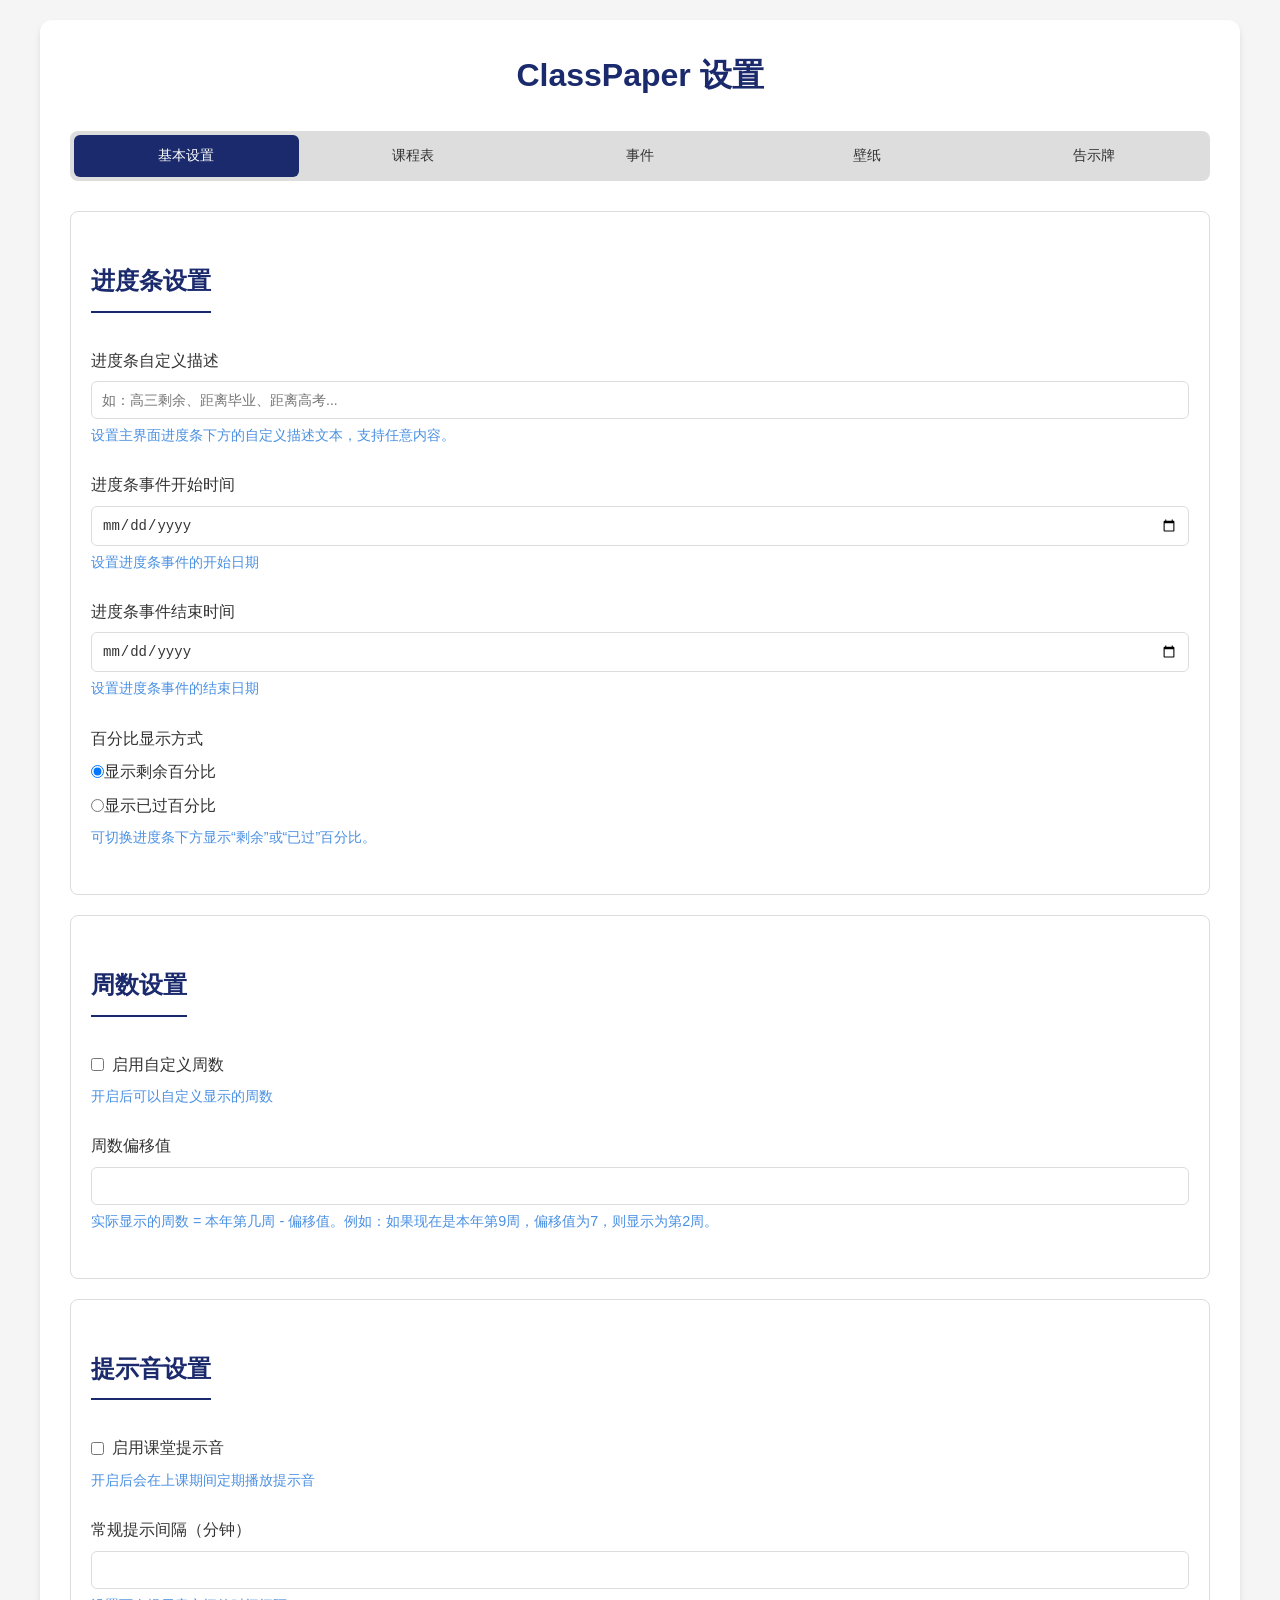
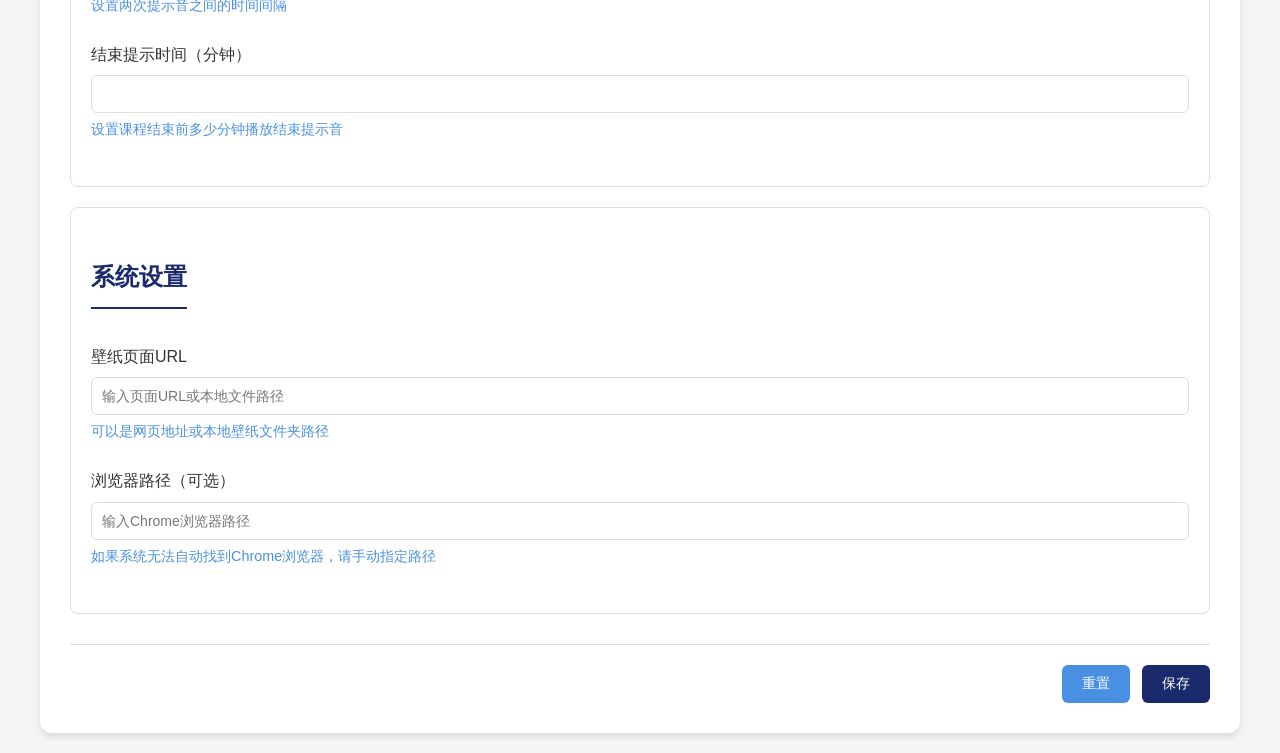
==== res/settings.html @ 72feaa69 "修复了一堆bug，加了一堆功能 事件列表格式的问题（感谢https://github.com/mike-unk），壁纸切换间隔，进度条自定义，切换显示剩余/已过百分比，重置确认" ====
<!DOCTYPE html>
<html lang="zh-CN">
<head>
    <meta charset="UTF-8">
    <meta name="viewport" content="width=device-width, initial-scale=1.0">
    <title>ClassPaper 设置</title>
    <script src="config/config.js"></script>
    <style>
        :root {
            --primary-color: #1a2a6c;
            --secondary-color: #4a90e2;
            --success-color: #28a745;
            --danger-color: #dc3545;
            --text-color: #333;
            --bg-color: #f5f5f5;
            --card-bg: #fff;
            --border-color: #ddd;
            --hover-color: #f8f9fa;
        }

        @media (prefers-color-scheme: dark) {
            :root {
                --primary-color: #4a90e2;
                --secondary-color: #6c757d;
                --text-color: #e1e1e1;
                --bg-color: #1a1a1a;
                --card-bg: #2d2d2d;
                --border-color: #404040;
                --hover-color: #363636;
            }
        }

        * {
            margin: 0;
            padding: 0;
            box-sizing: border-box;
        }

        body {
            font-family: 'Microsoft YaHei', sans-serif;
            background: var(--bg-color);
            color: var(--text-color);
            padding: 20px;
            line-height: 1.6;
        }

        .container {
            max-width: 1200px;
            margin: 0 auto;
            background: var(--card-bg);
            padding: 30px;
            border-radius: 12px;
            box-shadow: 0 4px 6px rgba(0,0,0,0.1);
        }

        h1, h2, h3 {
            color: var(--primary-color);
            margin-bottom: 20px;
        }

        h1 {
            text-align: center;
            font-size: 2em;
            margin-bottom: 30px;
        }

        h2 {
            font-size: 1.5em;
            border-bottom: 2px solid var(--primary-color);
            padding-bottom: 10px;
            margin-top: 30px;
        }

        h3 {
            font-size: 1.2em;
            margin-top: 20px;
        }

        .form-group {
            margin-bottom: 25px;
            position: relative;
        }

        .form-section {
            background: var(--card-bg);
            padding: 20px;
            border-radius: 8px;
            border: 1px solid var(--border-color);
            margin-bottom: 20px;
        }

        .form-section-title {
            display: flex;
            align-items: center;
            margin-bottom: 15px;
        }

        .form-section-title i {
            margin-right: 10px;
            color: var(--primary-color);
        }

        label {
            display: block;
            margin-bottom: 8px;
            font-weight: 500;
            color: var(--text-color);
        }

        .checkbox-label {
            display: flex;
            align-items: center;
            cursor: pointer;
        }

        .checkbox-label input[type="checkbox"] {
            margin-right: 8px;
        }

        input[type="text"],
        input[type="number"],
        input[type="date"],
        input[type="time"],
        input[type="datetime-local"] {
            width: 100%;
            padding: 10px;
            border: 1px solid var(--border-color);
            border-radius: 6px;
            font-size: 14px;
            background: var(--card-bg);
            color: var(--text-color);
            transition: border-color 0.3s, box-shadow 0.3s;
        }

        input:focus {
            outline: none;
            border-color: var(--primary-color);
            box-shadow: 0 0 0 2px rgba(74, 144, 226, 0.2);
        }

        .help-text {
            font-size: 0.9em;
            color: var(--secondary-color);
            margin-top: 5px;
        }

        .button-group {
            display: flex;
            justify-content: flex-end;
            gap: 12px;
            margin-top: 30px;
            padding-top: 20px;
            border-top: 1px solid var(--border-color);
        }

        button {
            padding: 10px 20px;
            border: none;
            border-radius: 6px;
            cursor: pointer;
            font-size: 14px;
            font-weight: 500;
            transition: all 0.3s;
        }

        button.primary {
            background-color: var(--primary-color);
            color: white;
        }

        button.secondary {
            background-color: var(--secondary-color);
            color: white;
        }

        button.add {
            background-color: var(--success-color);
            color: white;
        }

        button.delete {
            background-color: var(--danger-color);
            color: white;
            padding: 6px 12px;
            font-size: 12px;
        }

        button:hover {
            transform: translateY(-1px);
            box-shadow: 0 2px 4px rgba(0,0,0,0.1);
        }

        button:active {
            transform: translateY(0);
        }

        .tab-container {
            margin-bottom: 30px;
        }

        .tab-buttons {
            display: flex;
            gap: 2px;
            margin-bottom: 30px;
            background: var(--border-color);
            padding: 4px;
            border-radius: 8px;
        }

        .tab-button {
            flex: 1;
            padding: 12px 24px;
            border: none;
            border-radius: 6px;
            cursor: pointer;
            background-color: transparent;
            color: var(--text-color);
            font-weight: 500;
            transition: all 0.3s;
        }

        .tab-button.active {
            background-color: var(--primary-color);
            color: white;
        }

        .tab-button:hover:not(.active) {
            background-color: var(--hover-color);
        }

        .tab-content {
            display: none;
            animation: fadeIn 0.3s;
        }

        .tab-content.active {
            display: block;
        }

        @keyframes fadeIn {
            from { opacity: 0; }
            to { opacity: 1; }
        }

        .table-container {
            overflow-x: auto;
            margin-bottom: 20px;
            background: var(--card-bg);
            border-radius: 8px;
            border: 1px solid var(--border-color);
        }

        table {
            width: 100%;
            border-collapse: collapse;
        }

        th, td {
            padding: 12px;
            text-align: left;
            border-bottom: 1px solid var(--border-color);
        }

        th {
            background-color: var(--hover-color);
            font-weight: 500;
        }

        tr:hover {
            background-color: var(--hover-color);
        }

        .event-list, .wallpaper-list {
            margin-bottom: 20px;
        }

        .event-item, .wallpaper-item {
            display: flex;
            align-items: center;
            gap: 12px;
            margin-bottom: 12px;
            padding: 15px;
            background: var(--card-bg);
            border: 1px solid var(--border-color);
            border-radius: 8px;
            transition: all 0.3s;
        }

        .event-item:hover, .wallpaper-item:hover {
            transform: translateY(-2px);
            box-shadow: 0 2px 8px rgba(0,0,0,0.1);
        }

        .notice-editor {
            width: 100%;
            min-height: 200px;
            padding: 15px;
            border: 1px solid var(--border-color);
            border-radius: 8px;
            font-family: 'Microsoft YaHei', sans-serif;
            resize: vertical;
            background: var(--card-bg);
            color: var(--text-color);
        }

        .preview-box {
            margin-top: 20px;
            padding: 20px;
            border: 1px solid var(--border-color);
            border-radius: 8px;
            background: var(--hover-color);
        }

        .status {
            position: fixed;
            bottom: 20px;
            right: 20px;
            padding: 15px 25px;
            border-radius: 8px;
            display: none;
            animation: slideIn 0.3s;
            z-index: 1000;
            box-shadow: 0 4px 12px rgba(0,0,0,0.1);
        }

        @keyframes slideIn {
            from { transform: translateX(100%); opacity: 0; }
            to { transform: translateX(0); opacity: 1; }
        }

        .status.success {
            background-color: var(--success-color);
            color: white;
            display: block;
        }

        .status.error {
            background-color: var(--danger-color);
            color: white;
            display: block;
        }

        .wallpaper-item {
            display: flex;
            align-items: center;
            gap: 16px;
            margin-bottom: 14px;
            padding: 12px 18px;
            background: var(--card-bg);
            border: 1px solid var(--border-color);
            border-radius: 8px;
            transition: box-shadow 0.2s, background 0.2s;
        }
        .wallpaper-item:hover {
            background: var(--hover-color);
            box-shadow: 0 2px 8px rgba(0,0,0,0.08);
        }
        .wallpaper-thumb {
            width: 48px;
            height: 32px;
            object-fit: cover;
            border-radius: 4px;
            border: 1px solid var(--border-color);
            background: #eee;
        }
        .wallpaper-item input[type="text"] {
            flex: 1;
            min-width: 180px;
            max-width: 400px;
            padding: 8px 10px;
        }
        .wallpaper-item button.delete {
            background: var(--danger-color);
            color: #fff;
            border: none;
            border-radius: 6px;
            padding: 6px 16px;
            font-size: 13px;
            cursor: pointer;
            transition: background 0.2s;
        }
        .wallpaper-item button.delete:hover {
            background: #b71c1c;
        }

        /* 响应式设计 */
        @media (max-width: 768px) {
            .container {
                padding: 15px;
            }

            .tab-buttons {
                flex-direction: column;
            }

            .event-item, .wallpaper-item {
                flex-direction: column;
            }

            .button-group {
                flex-direction: column;
            }

            button {
                width: 100%;
            }
        }
    </style>
</head>
<body>
    <div class="container">
        <h1>ClassPaper 设置</h1>
        
        <div class="tab-container">
            <div class="tab-buttons">
                <button class="tab-button active" onclick="switchTab('basic')">基本设置</button>
                <button class="tab-button" onclick="switchTab('schedule')">课程表</button>
                <button class="tab-button" onclick="switchTab('events')">事件</button>
                <button class="tab-button" onclick="switchTab('wallpapers')">壁纸</button>
                <button class="tab-button" onclick="switchTab('notice')">告示牌</button>
            </div>
        </div>

        <div id="basic" class="tab-content active">
            <div class="form-section">
                <div class="form-section-title">
                    <h2>进度条设置</h2>
                </div>
                <div class="form-group">
                    <label for="progress-description">进度条自定义描述</label>
                    <input type="text" id="progress-description" maxlength="30" placeholder="如：高三剩余、距离毕业、距离高考...">
                    <div class="help-text">设置主界面进度条下方的自定义描述文本，支持任意内容。</div>
                </div>
                <div class="form-group">
                    <label for="semester-begin">进度条事件开始时间</label>
                    <input type="date" id="semester-begin">
                    <div class="help-text">设置进度条事件的开始日期</div>
                </div>
                <div class="form-group">
                    <label for="semester-end">进度条事件结束时间</label>
                    <input type="date" id="semester-end">
                    <div class="help-text">设置进度条事件的结束日期</div>
                </div>
                <div class="form-group">
                    <label>百分比显示方式</label>
                    <label class="checkbox-label" style="margin-right: 18px;">
                        <input type="radio" name="progress-percent-mode" id="progress-percent-left" value="left" checked>
                        显示剩余百分比
                    </label>
                    <label class="checkbox-label">
                        <input type="radio" name="progress-percent-mode" id="progress-percent-passed" value="passed">
                        显示已过百分比
                    </label>
                    <div class="help-text">可切换进度条下方显示“剩余”或“已过”百分比。</div>
                </div>
            </div>

            <div class="form-section">
                <div class="form-section-title">
                    <h2>周数设置</h2>
                </div>
                <div class="form-group">
                    <label class="checkbox-label">
                        <input type="checkbox" id="week-offset-enabled">
                        启用自定义周数
                    </label>
                    <div class="help-text">开启后可以自定义显示的周数</div>
                </div>
                <div class="form-group">
                    <label for="week-offset">周数偏移值</label>
                    <input type="number" id="week-offset" min="0" max="52">
                    <div class="help-text">实际显示的周数 = 本年第几周 - 偏移值。例如：如果现在是本年第9周，偏移值为7，则显示为第2周。</div>
                </div>
            </div>

            <div class="form-section">
                <div class="form-section-title">
                    <h2>提示音设置</h2>
                </div>
                <div class="form-group">
                    <label class="checkbox-label">
                        <input type="checkbox" id="notifications-enabled">
                        启用课堂提示音
                    </label>
                    <div class="help-text">开启后会在上课期间定期播放提示音</div>
                </div>
                <div class="form-group">
                    <label for="regular-interval">常规提示间隔（分钟）</label>
                    <input type="number" id="regular-interval" min="1" max="30">
                    <div class="help-text">设置两次提示音之间的时间间隔</div>
                </div>
                <div class="form-group">
                    <label for="ending-time">结束提示时间（分钟）</label>
                    <input type="number" id="ending-time" min="1" max="30">
                    <div class="help-text">设置课程结束前多少分钟播放结束提示音</div>
                </div>
            </div>

            <div class="form-section">
                <div class="form-section-title">
                    <h2>系统设置</h2>
                </div>
        <div class="form-group">
                    <label for="url">壁纸页面URL</label>
            <input type="text" id="url" placeholder="输入页面URL或本地文件路径">
                    <div class="help-text">可以是网页地址或本地壁纸文件夹路径</div>
                </div>
                <div class="form-group">
                    <label for="browser">浏览器路径（可选）</label>
                    <input type="text" id="browser" placeholder="输入Chrome浏览器路径">
                    <div class="help-text">如果系统无法自动找到Chrome浏览器，请手动指定路径</div>
                </div>
            </div>
        </div>

        <div id="schedule" class="tab-content">
            <div class="form-section">
                <div class="form-section-title">
                    <h2>课程时间安排</h2>
                </div>
                <div class="table-container">
                    <table id="timeTable">
                        <thead>
                            <tr>
                                <th>节次</th>
                                <th>上课时间</th>
                                <th>下课时间</th>
                                <th>休息时间</th>
                                <th>操作</th>
                            </tr>
                        </thead>
                        <tbody>
                        </tbody>
                    </table>
                    <button class="add" onclick="addTimeSlot()">添加时间段</button>
                </div>
            </div>

            <div class="form-section">
                <div class="form-section-title">
                    <h2>课表显示模式</h2>
                </div>
                <div class="form-group">
                    <label class="checkbox-label">
                        <input type="radio" name="display-mode" id="display-mode-scroll" value="scroll">
                        滚动模式（当前课程居中，前后天填充空白）
                    </label>
                    <label class="checkbox-label">
                        <input type="radio" name="display-mode" id="display-mode-day" value="day">
                        一天进度模式（只显示当天全部课程，按时间高亮）
                    </label>
                    <div class="help-text">选择课表的显示方式，滚动模式适合大屏，进度模式适合移动端或简洁需求。</div>
                </div>
            </div>

            <div class="form-section">
                <div class="form-section-title">
                    <h2>课程安排</h2>
                </div>
                <div class="form-group">
                    <label for="schedule-import">导入课程表</label>
                    <textarea id="schedule-import" class="notice-editor" style="min-height: 100px;"
                            placeholder="粘贴课程表文本，格式如下：
星期,1,2,3,4,5,6,7,8,9,10,11,
周一,升旗,班会,物理,英语,数学,数学,生物,化学,语文,晚修,晚修,
周二,语文,语文,数学,英语,体育,物理,生物,化学,自习,晚修,晚修,
..."></textarea>
                    <div class="help-text">支持CSV格式的课程表文本导入，第一行为表头，之后每行为一天的课程安排</div>
                    <button class="secondary" onclick="importSchedule()">导入课程表</button>
                </div>
                <div class="table-container">
                    <table id="scheduleTable">
                        <thead>
                            <tr>
                                <th>星期/节次</th>
                            </tr>
                        </thead>
                        <tbody>
                        </tbody>
                    </table>
                </div>
            </div>
        </div>

        <div id="events" class="tab-content">
            <div class="form-section">
                <div class="form-section-title">
                    <h2>事件列表</h2>
                </div>
                <div class="event-list" id="eventList">
                </div>
                <button class="add" onclick="addEvent()">添加事件</button>
            </div>
        </div>

        <div id="wallpapers" class="tab-content">
            <div class="form-section">
                <div class="form-section-title">
                    <h2>壁纸管理</h2>
                </div>
                <div class="wallpaper-list" id="wallpaperList" style="margin-bottom: 24px;">
                    <!-- 动态生成壁纸项，每项含缩略图、路径输入、删除按钮 -->
                </div>
                <div class="form-group" style="display: flex; align-items: center; gap: 16px;">
                    <label for="wallpaper-interval" style="min-width: 120px;">切换间隔（秒）</label>
                    <input type="number" id="wallpaper-interval" min="5" max="3600" step="1" value="30" style="width: 120px;">
                    <span class="help-text" style="margin-left: 8px;">壁纸自动切换的时间间隔，建议不小于5秒</span>
                </div>
                <div class="button-group" style="justify-content: flex-start; gap: 16px; margin-top: 18px;">
                    <button class="secondary" onclick="scanWallpapers()">扫描壁纸文件夹</button>
                    <button class="add" onclick="addWallpaper()">添加壁纸</button>
                </div>
            </div>
        </div>

        <div id="notice" class="tab-content">
            <div class="form-section">
                <div class="form-section-title">
                    <h2>告示内容</h2>
        </div>
        <div class="form-group">
                    <label for="notice-content">告示内容（支持HTML）</label>
                    <textarea id="notice-content" class="notice-editor" 
                            placeholder="在这里输入告示内容，支持HTML标签"
                            oninput="updatePreview()"></textarea>
                </div>
                <div class="preview-box">
                    <h3>预览</h3>
                    <div id="notice-preview"></div>
                </div>
            </div>
        </div>

        <div id="status" class="status"></div>
        <!-- 重置确认对话框 -->
    <div id="reset-dialog" style="display:none; position:fixed; left:0; top:0; width:100vw; height:100vh; background:rgba(0,0,0,0.18); z-index:2000; align-items:center; justify-content:center;">
        <div style="background:var(--card-bg); border-radius:12px; box-shadow:0 8px 32px rgba(0,0,0,0.18); padding:32px 36px; min-width:320px; max-width:90vw; text-align:center;">
            <div style="font-size:1.2em; margin-bottom:18px; color:var(--primary-color); font-weight:600;">确认重置？</div>
            <div style="color:var(--text-color); margin-bottom:24px;">确定要重置并重新加载所有设置吗？<br>未保存的更改将丢失。</div>
            <div style="display:flex; justify-content:center; gap:24px;">
                <button class="secondary" onclick="closeResetDialog()">取消</button>
                <button class="primary" onclick="doReset()">确定</button>
            </div>
        </div>
    </div>
        <div class="button-group">
            <button class="secondary" onclick="showResetDialog()">重置</button>
            <button class="primary" onclick="handleSave()">保存</button>
        </div>
    </div>

    <script>
        let currentConfig = null;

        function switchTab(tabId) {
            // 隐藏所有标签页内容
            document.querySelectorAll('.tab-content').forEach(tab => {
                tab.classList.remove('active');
            });
            // 取消所有标签按钮的激活状态
            document.querySelectorAll('.tab-button').forEach(button => {
                button.classList.remove('active');
            });
            
            // 显示选中的标签页内容
            document.getElementById(tabId).classList.add('active');
            // 激活对应的标签按钮
            document.querySelector(`.tab-button[onclick="switchTab('${tabId}')"]`).classList.add('active');
        }

        // 检查函数是否已绑定
        function waitForBinding(funcName) {
            return new Promise((resolve) => {
                const check = () => {
                    if (typeof window[funcName] === 'function') {
                        resolve();
                    } else {
                        setTimeout(check, 100);
                    }
                };
                check();
            });
        }

        // 扫描壁纸文件夹
        async function scanWallpapers() {
            try {
                await waitForBinding('scanWallpaperDir');
                
                if (typeof window.scanWallpaperDir !== 'function') {
                    throw new Error('scanWallpaperDir 函数未定义');
                }

                const wallpapers = await window.scanWallpaperDir();
                if (Array.isArray(wallpapers)) {
                    // 获取现有壁纸列表
                    const container = document.getElementById('wallpaperList');
                    const existingItems = Array.from(container.children);
                    
                    // 规范化路径（移除前导./，统一分隔符，确保相对于index.html）
                    const normalizePath = (path) => {
                        // 移除前导./和res/
                        return path.replace(/^\.\//, '')
                                 .replace(/^res\//, '')
                                 .replace(/\\/g, '/');
                    };
                    
                    const existingPaths = new Set(
                        existingItems.map(item => 
                            normalizePath(item.querySelector('input').value)
                        )
                    );

                    // 只添加不存在的壁纸
                    let addedCount = 0;
                    wallpapers.forEach(wallpaper => {
                        const normalizedPath = normalizePath(wallpaper);
                        if (!existingPaths.has(normalizedPath)) {
                            container.innerHTML += `
                                <div class="wallpaper-item">
                                    <input type="text" placeholder="壁纸路径" value="${wallpaper}">
                                    <button class="delete" onclick="deleteWallpaper(${container.children.length})">删除</button>
                                </div>
                            `;
                            addedCount++;
                        }
                    });
                    
                    if (addedCount > 0) {
                        showStatus(`已添加 ${addedCount} 个新壁纸`, 'success');
                    } else {
                        showStatus('没有发现新的壁纸', 'success');
                    }
                } else {
                    throw new Error('无效的壁纸列表数据');
                }
            } catch (e) {
                console.error('扫描壁纸文件夹失败:', e);
                showStatus('扫描壁纸文件夹失败: ' + e, 'error');
            }
        }

        // 初始化课程表
        function initScheduleTable(config) {
            const table = document.getElementById('scheduleTable');
            const thead = table.querySelector('thead tr');
            const tbody = table.querySelector('tbody');
            
            // 清空现有内容
            thead.innerHTML = '<th>星期/节次</th>';
            tbody.innerHTML = '';

            // 添加表头
            config.lessons.headers.slice(1).forEach(header => {
                thead.innerHTML += `<th>${header}</th>`;
            });

            // 添加表格内容
            config.lessons.schedule.forEach(day => {
                const row = document.createElement('tr');
                row.innerHTML = `<td>${day.day}</td>`;
                day.classes.forEach(lesson => {
                    row.innerHTML += `<td><input type="text" value="${lesson}" style="width: 50px;"></td>`;
                });
                tbody.appendChild(row);
            });
        }

        // 初始化事件列表
        function initEventList(events) {
            const container = document.getElementById('eventList');
            container.innerHTML = '';
            events.forEach((event, index) => {
                container.innerHTML += `
                    <div class="event-item">
                        <input type="text" placeholder="事件名称" value="${event.name}">
                        <input type="datetime-local" value="${event.date.split('T')[0]}T${event.date.split('T')[1].split('.')[0]}">
                        <button class="delete" onclick="deleteEvent(${index})">删除</button>
                    </div>
                `;
            });
        }

        // 初始化壁纸列表
        function initWallpaperList(wallpapers) {
            const container = document.getElementById('wallpaperList');
            container.innerHTML = '';
            wallpapers.forEach((wallpaper, index) => {
                // 支持本地相对路径缩略图
                let thumbSrc = wallpaper;
                if (!/^https?:\/\//.test(wallpaper) && !/^data:/.test(wallpaper)) {
                    thumbSrc = wallpaper.replace(/^\.\//, '').replace(/^res\//, '');
                }
                container.innerHTML += `
                    <div class="wallpaper-item">
                        <img class="wallpaper-thumb" src="${thumbSrc}" alt="预览" onerror="this.src='icon/icon.png'">
                        <input type="text" placeholder="壁纸路径" value="${wallpaper}">
                        <button class="delete" onclick="deleteWallpaper(${index})">删除</button>
                    </div>
                `;
            });
        }

        // 添加事件
        function addEvent() {
            const container = document.getElementById('eventList');
            const now = new Date().toISOString().slice(0, 16);
            container.innerHTML += `
                <div class="event-item">
                    <input type="text" placeholder="事件名称">
                    <input type="datetime-local" value="${now}">
                    <button class="delete" onclick="deleteEvent(${container.children.length})">删除</button>
                </div>
            `;
        }

        // 删除事件
        function deleteEvent(index) {
            const container = document.getElementById('eventList');
            container.children[index].remove();
        }

        // 添加壁纸
        function addWallpaper() {
            const container = document.getElementById('wallpaperList');
            container.innerHTML += `
                <div class="wallpaper-item">
                    <input type="text" placeholder="相对于index.html的壁纸路径，例如：wallpaper/bg.jpg">
                    <button class="delete" onclick="deleteWallpaper(${container.children.length})">删除</button>
                </div>
            `;
        }

        // 删除壁纸
        function deleteWallpaper(index) {
            const container = document.getElementById('wallpaperList');
            container.children[index].remove();
        }

        // 初始化告示内容
        function initNotice(sth) {
            document.getElementById('notice-content').value = sth || '';
            updatePreview();
        }

        // 更新预览（优化：支持多行换行显示）
        function updatePreview() {
            const content = document.getElementById('notice-content').value;
            // 支持多行换行显示
            document.getElementById('notice-preview').innerHTML = content.replace(/\n/g, '<br>');
        }

        // 收集课程表数据
        function getScheduleData() {
            const table = document.getElementById('scheduleTable');
            const rows = table.querySelectorAll('tbody tr');
            const schedule = [];

            rows.forEach(row => {
                const inputs = row.querySelectorAll('input');
                const classes = Array.from(inputs).map(input => input.value);
                schedule.push({
                    day: row.cells[0].textContent,
                    classes: classes
                });
            });

            return schedule;
        }

        // 收集事件数据
        function getEventData() {
            const container = document.getElementById('eventList');
            const events = [];
            Array.from(container.children).forEach(item => {
                const inputs = item.querySelectorAll('input');
                events.push({
                    name: inputs[0].value,
                    date: inputs[1].value + ':00'
                });
            });
            return events;
        }

        // 收集壁纸数据
        function getWallpaperData() {
            const container = document.getElementById('wallpaperList');
            return Array.from(container.children).map(item => item.querySelector('input').value);
        }

        // 获取告示内容
        function getNoticeData() {
            return document.getElementById('notice-content').value;
        }

        // 添加时间段
        function addTimeSlot() {
            const tbody = document.getElementById('timeTable').querySelector('tbody');
            const newRow = document.createElement('tr');
            const period = tbody.children.length + 1;
            newRow.innerHTML = `
                <td>${period}</td>
                <td><input type="time" class="time-begin"></td>
                <td><input type="time" class="time-end"></td>
                <td><input type="time" class="rest-begin"> - <input type="time" class="rest-end"></td>
                <td><button class="delete" onclick="deleteTimeSlot(this)">删除</button></td>
            `;
            tbody.appendChild(newRow);
        }

        // 删除时间段
        function deleteTimeSlot(button) {
            const row = button.closest('tr');
            row.remove();
            // 重新编号
            const tbody = document.getElementById('timeTable').querySelector('tbody');
            Array.from(tbody.children).forEach((row, index) => {
                row.cells[0].textContent = index + 1;
            });
        }

        // 初始化时间表
        function initTimeTable(config) {
            const tbody = document.getElementById('timeTable').querySelector('tbody');
            tbody.innerHTML = '';
            
            config.lessons.times.schedule.forEach(slot => {
                const row = document.createElement('tr');
                const [restBegin, restEnd] = slot.rest ? slot.rest.split('-') : ['', ''];
                row.innerHTML = `
                    <td>${slot.period}</td>
                    <td><input type="time" class="time-begin" value="${slot.begin}"></td>
                    <td><input type="time" class="time-end" value="${slot.end}"></td>
                    <td><input type="time" class="rest-begin" value="${restBegin}"> - <input type="time" class="rest-end" value="${restEnd}"></td>
                    <td><button class="delete" onclick="deleteTimeSlot(this)">删除</button></td>
                `;
                tbody.appendChild(row);
            });
        }

        // 获取时间表数据
        function getTimeData() {
            const tbody = document.getElementById('timeTable').querySelector('tbody');
            const schedule = [];
            
            Array.from(tbody.children).forEach(row => {
                const period = parseInt(row.cells[0].textContent);
                const begin = row.querySelector('.time-begin').value;
                const end = row.querySelector('.time-end').value;
                const restBegin = row.querySelector('.rest-begin').value;
                const restEnd = row.querySelector('.rest-end').value;
                
                schedule.push({
                    period: period,
                    begin: begin,
                    end: end,
                    rest: restBegin && restEnd ? `${restBegin}-${restEnd}` : null
                });
            });
            
            return schedule;
        }

        // 导入课程表
        function importSchedule() {
            try {
                const importText = document.getElementById('schedule-import').value.trim();
                if (!importText) {
                    showStatus('请输入课程表文本', 'error');
                    return;
                }

                // 按行分割
                const lines = importText.split('\n');
                if (lines.length < 2) {
                    showStatus('课程表格式不正确', 'error');
                    return;
                }

                // 解析表头
                const headers = lines[0].split(',').map(h => h.trim()).filter(h => h);
                if (headers.length < 2) {
                    showStatus('课程表表头格式不正确', 'error');
                    return;
                }

                // 解析课程数据
                const schedule = [];
                for (let i = 1; i < lines.length; i++) {
                    const line = lines[i].trim();
                    if (!line) continue;
                    
                    const cells = line.split(',').map(c => c.trim());
                    if (cells.length < 2) continue;

                    schedule.push({
                        day: cells[0],
                        classes: cells.slice(1)
                    });
                }

                if (schedule.length === 0) {
                    showStatus('没有找到有效的课程数据', 'error');
                    return;
                }

                // 更新CONFIG
                CONFIG.lessons.headers = headers;
                CONFIG.lessons.schedule = schedule;

                // 重新初始化课程表
                initScheduleTable(CONFIG);
                showStatus('课程表导入成功', 'success');
            } catch (e) {
                console.error('导入课程表失败:', e);
                showStatus('导入课程表失败: ' + e, 'error');
            }
        }

        // 重命名函数以避免冲突
        async function handleSave() {
            try {
                // 等待所有必要的函数绑定
                await Promise.all([
                    waitForBinding('saveConfig'),
                    waitForBinding('writeFile'),
                    waitForBinding('reloadMainWindow')
                ]);

                // 确保CONFIG已经加载
                if (typeof CONFIG === 'undefined') {
                    showStatus('保存失败：CONFIG未定义', 'error');
                    return;
                }

                // 更新CONFIG对象
                CONFIG.lessons.schedule = getScheduleData();
                CONFIG.lessons.times.schedule = getTimeData();
                CONFIG.lessons.times.semester = {
                    begin: document.getElementById('semester-begin').value,
                    end: document.getElementById('semester-end').value
                };
                
                // 保存提示音设置
                CONFIG.notifications = {
                    enabled: document.getElementById('notifications-enabled').checked,
                    regularInterval: parseInt(document.getElementById('regular-interval').value) || 5,
                    endingTime: parseInt(document.getElementById('ending-time').value) || 5
                };
                
                // 保存周数设置
                CONFIG.weekOffset = {
                    enabled: document.getElementById('week-offset-enabled').checked,
                    offset: parseInt(document.getElementById('week-offset').value) || 7
                };
                CONFIG.events = getEventData();
                CONFIG.wallpapers = getWallpaperData();
                CONFIG.sth = getNoticeData();
                
                // 保存课表显示模式
                CONFIG.lessons.displayMode = document.getElementById('display-mode-scroll').checked ? 'scroll' : 'day';
                
                // 保存壁纸切换间隔
                CONFIG.wallpaperInterval = parseInt(document.getElementById('wallpaper-interval').value) || 30;
                
                // 保存进度条描述
                CONFIG.progressDescription = document.getElementById('progress-description').value.trim();
                
                // 保存百分比显示方式
                CONFIG.progressPercentMode = document.getElementById('progress-percent-left').checked ? 'left' : 'passed';
                
                // 保存config.js
                const configContent = `const CONFIG = ${JSON.stringify(CONFIG, null, 2)};

// 为了保持向后兼容，导出原有的变量名
const lessons = CONFIG.lessons.headers.join(",") + "\\n" + 
  CONFIG.lessons.schedule.map(day => " ," + day.day + "," + day.classes.join(",")).join("\\n") + "\\n";

const events = "事件,日期,\\n" + 
  CONFIG.events.map(event => \`\${event.name},\${event.date},\`).join("\\n");

const wallpaperlist = CONFIG.wallpapers;

const sth = CONFIG.sth;`;

                try {
                    if (typeof window.writeFile !== 'function') {
                        throw new Error('writeFile 函数未定义');
                    }
                    await window.writeFile('res/config/config.js', configContent);
                } catch (e) {
                    console.error('保存config.js失败:', e);
                    showStatus('保存config.js失败: ' + e, 'error');
                    return;
                }

                // 保存config.toml
                const basicConfig = {
                    Default: {
                        URL: document.getElementById('url').value.trim(),
                        BrowserPath: document.getElementById('browser').value.trim()
                    }
                };

                try {
                    if (typeof window.saveConfig !== 'function') {
                        throw new Error('saveConfig 函数未定义');
                    }
                    await window.saveConfig(JSON.stringify(basicConfig));
                    
                    // 重新加载配置并刷新主窗口
                    await handleReset();
                    
                    // 刷新主窗口
                    if (typeof window.reloadMainWindow === 'function') {
                        await window.reloadMainWindow();
                        showStatus('配置已保存并刷新主窗口', 'success');
                    } else {
                        showStatus('配置已保存（主窗口刷新失败）', 'success');
                    }
                } catch (e) {
                    console.error('保存config.toml失败:', e);
                    showStatus('保存config.toml失败: ' + e, 'error');
                }
            } catch (e) {
                console.error('保存配置失败:', e);
                showStatus('保存配置失败: ' + e, 'error');
            }
        }

        // 重命名函数以避免冲突
        async function handleReset() {
            try {
                await waitForBinding('readConfig');
                
                if (typeof window.readConfig !== 'function') {
                    throw new Error('readConfig 函数未定义');
                }

                const config = await window.readConfig();
                currentConfig = config;
                
                if (config && config.Default) {
                    document.getElementById('url').value = config.Default.URL || '';
                    document.getElementById('browser').value = config.Default.BrowserPath || '';
                    
                    if (typeof CONFIG !== 'undefined') {
                        // 设置学期时间
                        document.getElementById('semester-begin').value = CONFIG.lessons.times.semester.begin;
                        document.getElementById('semester-end').value = CONFIG.lessons.times.semester.end;
                        
                        // 加载提示音设置
                        document.getElementById('notifications-enabled').checked = CONFIG.notifications.enabled;
                        document.getElementById('regular-interval').value = CONFIG.notifications.regularInterval;
                        document.getElementById('ending-time').value = CONFIG.notifications.endingTime;
                        
                        // 加载周数设置
                        document.getElementById('week-offset-enabled').checked = CONFIG.weekOffset.enabled;
                        document.getElementById('week-offset').value = CONFIG.weekOffset.offset;
                        
                        initTimeTable(CONFIG);
                        initScheduleTable(CONFIG);
                        initEventList(CONFIG.events);
                        initWallpaperList(CONFIG.wallpapers);
                        initNotice(CONFIG.sth);

                        // 加载课表显示模式
                        if (CONFIG.lessons.displayMode === 'day') {
                            document.getElementById('display-mode-day').checked = true;
                        } else {
                            document.getElementById('display-mode-scroll').checked = true;
                        }

                        // 加载壁纸切换间隔
                        document.getElementById('wallpaper-interval').value = CONFIG.wallpaperInterval || 30;

                        // 加载进度条描述
                        document.getElementById('progress-description').value = CONFIG.progressDescription || '';

                        // 加载百分比显示方式
                        if (CONFIG.progressPercentMode === 'left') {
                            document.getElementById('progress-percent-left').checked = true;
                        } else {
                            document.getElementById('progress-percent-passed').checked = true;
                        }
                    } else {
                        showStatus('配置加载失败：CONFIG未定义', 'error');
                    }
                    
                    showStatus('配置已加载', 'success');
                } else {
                    showStatus('配置格式不正确', 'error');
                }
            } catch (e) {
                console.error('加载配置失败:', e);
                showStatus('加载配置失败: ' + e, 'error');
            }
        }

        function confirmReset() {
            if (window.confirm('确定要重置并重新加载所有设置吗？未保存的更改将丢失。')) {
                handleReset();
            }
        }

        // 显示状态信息
        function showStatus(message, type) {
            const status = document.getElementById('status');
            status.textContent = message;
            status.className = 'status ' + type;
            setTimeout(() => {
                status.style.display = 'none';
            }, 3000);
        }

        function showResetDialog() {
            document.getElementById('reset-dialog').style.display = 'flex';
        }
        function closeResetDialog() {
            document.getElementById('reset-dialog').style.display = 'none';
        }
        function doReset() {
            closeResetDialog();
            handleReset();
        }

        // 页面加载时读取配置
        document.addEventListener('DOMContentLoaded', handleReset);
    </script>
</body>
</html>
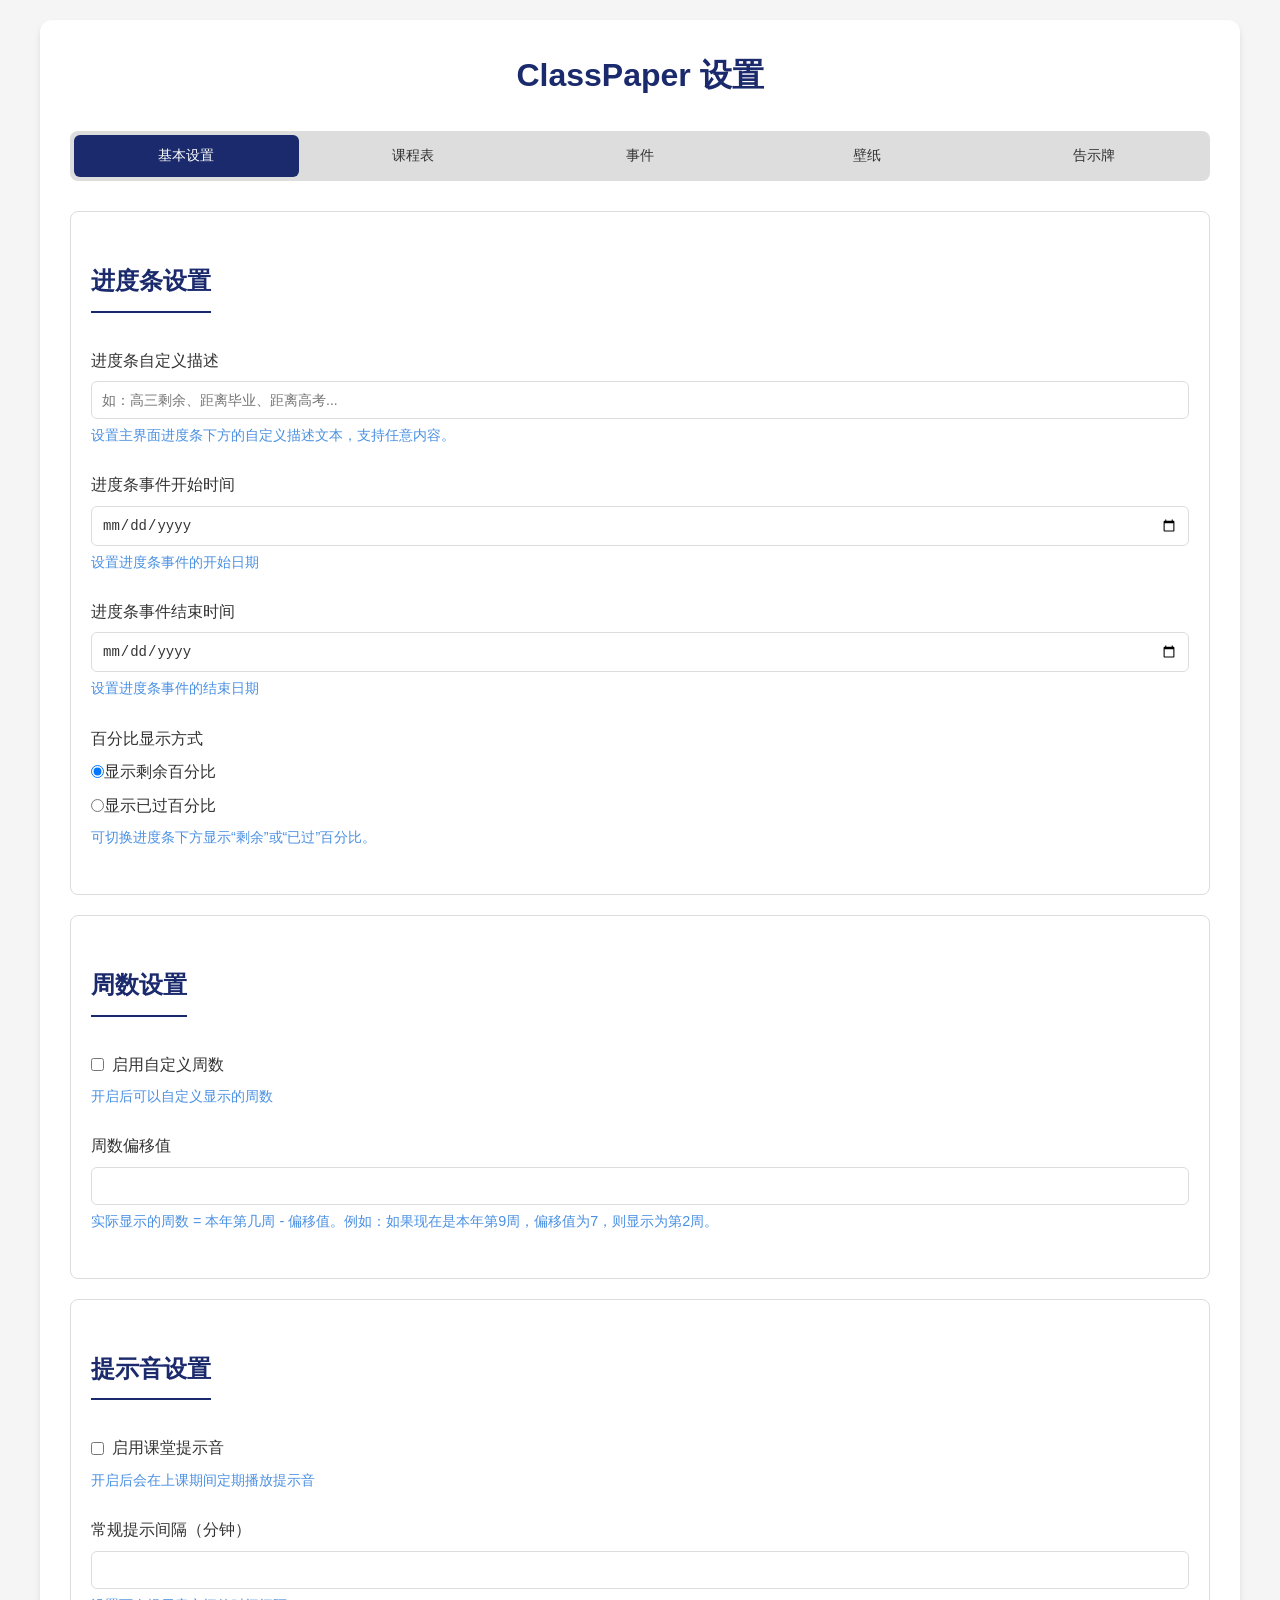
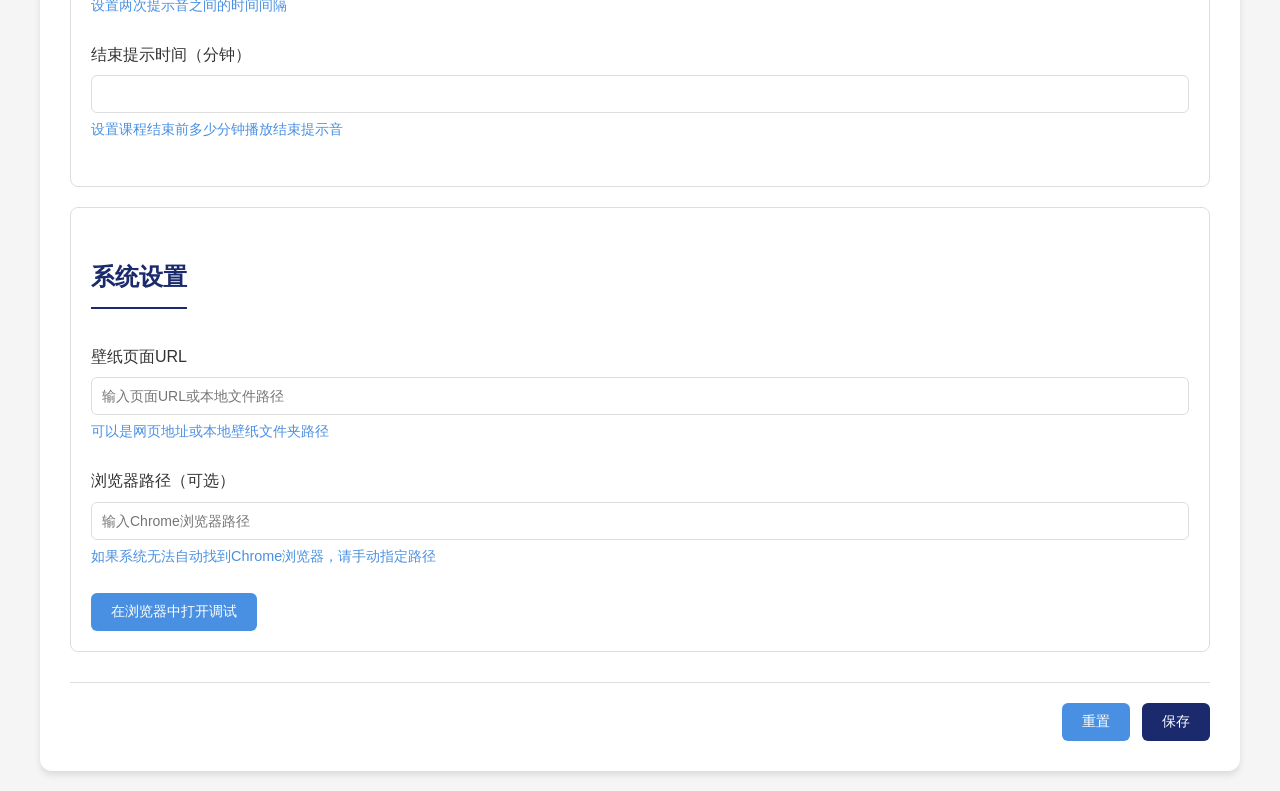
==== commit bf5bee98: "添加调试功能，减小设置窗口大小" ====
--- a/res/settings.html
+++ b/res/settings.html
@@ -1,5 +1,6 @@
 <!DOCTYPE html>
 <html lang="zh-CN">
+
 <head>
     <meta charset="UTF-8">
     <meta name="viewport" content="width=device-width, initial-scale=1.0">
@@ -50,10 +51,12 @@
             background: var(--card-bg);
             padding: 30px;
             border-radius: 12px;
-            box-shadow: 0 4px 6px rgba(0,0,0,0.1);
-        }
-
-        h1, h2, h3 {
+            box-shadow: 0 4px 6px rgba(0, 0, 0, 0.1);
+        }
+
+        h1,
+        h2,
+        h3 {
             color: var(--primary-color);
             margin-bottom: 20px;
         }
@@ -187,7 +190,7 @@
 
         button:hover {
             transform: translateY(-1px);
-            box-shadow: 0 2px 4px rgba(0,0,0,0.1);
+            box-shadow: 0 2px 4px rgba(0, 0, 0, 0.1);
         }
 
         button:active {
@@ -238,8 +241,13 @@
         }
 
         @keyframes fadeIn {
-            from { opacity: 0; }
-            to { opacity: 1; }
+            from {
+                opacity: 0;
+            }
+
+            to {
+                opacity: 1;
+            }
         }
 
         .table-container {
@@ -255,7 +263,8 @@
             border-collapse: collapse;
         }
 
-        th, td {
+        th,
+        td {
             padding: 12px;
             text-align: left;
             border-bottom: 1px solid var(--border-color);
@@ -270,11 +279,13 @@
             background-color: var(--hover-color);
         }
 
-        .event-list, .wallpaper-list {
+        .event-list,
+        .wallpaper-list {
             margin-bottom: 20px;
         }
 
-        .event-item, .wallpaper-item {
+        .event-item,
+        .wallpaper-item {
             display: flex;
             align-items: center;
             gap: 12px;
@@ -286,9 +297,10 @@
             transition: all 0.3s;
         }
 
-        .event-item:hover, .wallpaper-item:hover {
+        .event-item:hover,
+        .wallpaper-item:hover {
             transform: translateY(-2px);
-            box-shadow: 0 2px 8px rgba(0,0,0,0.1);
+            box-shadow: 0 2px 8px rgba(0, 0, 0, 0.1);
         }
 
         .notice-editor {
@@ -320,12 +332,19 @@
             display: none;
             animation: slideIn 0.3s;
             z-index: 1000;
-            box-shadow: 0 4px 12px rgba(0,0,0,0.1);
+            box-shadow: 0 4px 12px rgba(0, 0, 0, 0.1);
         }
 
         @keyframes slideIn {
-            from { transform: translateX(100%); opacity: 0; }
-            to { transform: translateX(0); opacity: 1; }
+            from {
+                transform: translateX(100%);
+                opacity: 0;
+            }
+
+            to {
+                transform: translateX(0);
+                opacity: 1;
+            }
         }
 
         .status.success {
@@ -351,10 +370,12 @@
             border-radius: 8px;
             transition: box-shadow 0.2s, background 0.2s;
         }
+
         .wallpaper-item:hover {
             background: var(--hover-color);
-            box-shadow: 0 2px 8px rgba(0,0,0,0.08);
-        }
+            box-shadow: 0 2px 8px rgba(0, 0, 0, 0.08);
+        }
+
         .wallpaper-thumb {
             width: 48px;
             height: 32px;
@@ -363,12 +384,14 @@
             border: 1px solid var(--border-color);
             background: #eee;
         }
+
         .wallpaper-item input[type="text"] {
             flex: 1;
             min-width: 180px;
             max-width: 400px;
             padding: 8px 10px;
         }
+
         .wallpaper-item button.delete {
             background: var(--danger-color);
             color: #fff;
@@ -379,6 +402,7 @@
             cursor: pointer;
             transition: background 0.2s;
         }
+
         .wallpaper-item button.delete:hover {
             background: #b71c1c;
         }
@@ -393,7 +417,8 @@
                 flex-direction: column;
             }
 
-            .event-item, .wallpaper-item {
+            .event-item,
+            .wallpaper-item {
                 flex-direction: column;
             }
 
@@ -405,12 +430,115 @@
                 width: 100%;
             }
         }
+
+        #schedule .form-section {
+            margin-bottom: 32px;
+            box-shadow: 0 2px 12px rgba(0, 0, 0, 0.04);
+            border-radius: 14px;
+            border: 1.5px solid var(--border-color);
+        }
+
+        #schedule .form-section-title {
+            display: flex;
+            align-items: center;
+            gap: 8px;
+            font-size: 1.18em;
+            font-weight: 600;
+            color: var(--primary-color);
+            margin-bottom: 12px;
+            border-left: 4px solid var(--primary-color);
+            padding-left: 10px;
+        }
+
+        #schedule .table-container {
+            border-radius: 10px;
+            overflow: auto;
+            background: var(--card-bg);
+            border: 1px solid var(--border-color);
+        }
+
+        #schedule table {
+            width: 100%;
+            border-collapse: separate;
+            border-spacing: 0;
+            border-radius: 10px;
+            overflow: hidden;
+        }
+
+        #schedule th,
+        #schedule td {
+            padding: 10px 8px;
+            text-align: center;
+            border-bottom: 1px solid var(--border-color);
+        }
+
+        #schedule th {
+            background: var(--hover-color);
+            font-weight: 600;
+        }
+
+
+        #schedule tr:hover {
+            background: #e3f0fa;
+        }
+
+        #schedule input[type="text"],
+        #schedule input[type="time"] {
+            width: 90px;
+            padding: 6px 8px;
+            border-radius: 6px;
+            border: 1px solid var(--border-color);
+            background: var(--card-bg);
+        }
+
+        #schedule .add,
+        #schedule .secondary {
+            min-width: 90px;
+            margin-right: 8px;
+        }
+
+        #schedule .form-group {
+            margin-bottom: 18px;
+        }
+
+        #schedule .help-text {
+            font-size: 0.92em;
+            color: var(--secondary-color);
+        }
+
+        #schedule .form-section {
+            padding: 24px 28px 18px 28px;
+        }
+
+        #schedule .form-section:not(:last-child) {
+            margin-bottom: 36px;
+        }
+
+        #schedule .form-section-title i {
+            color: var(--primary-color);
+        }
+
+        #schedule .button-group {
+            margin-top: 18px;
+        }
+
+        @media (max-width: 900px) {
+            #schedule .form-section {
+                padding: 12px 6px;
+            }
+
+            #schedule input[type="text"],
+            #schedule input[type="time"] {
+                width: 70px;
+            }
+        }
     </style>
 </head>
+
 <body>
     <div class="container">
         <h1>ClassPaper 设置</h1>
-        
+
         <div class="tab-container">
             <div class="tab-buttons">
                 <button class="tab-button active" onclick="switchTab('basic')">基本设置</button>
@@ -444,7 +572,8 @@
                 <div class="form-group">
                     <label>百分比显示方式</label>
                     <label class="checkbox-label" style="margin-right: 18px;">
-                        <input type="radio" name="progress-percent-mode" id="progress-percent-left" value="left" checked>
+                        <input type="radio" name="progress-percent-mode" id="progress-percent-left" value="left"
+                            checked>
                         显示剩余百分比
                     </label>
                     <label class="checkbox-label">
@@ -500,9 +629,9 @@
                 <div class="form-section-title">
                     <h2>系统设置</h2>
                 </div>
-        <div class="form-group">
+                <div class="form-group">
                     <label for="url">壁纸页面URL</label>
-            <input type="text" id="url" placeholder="输入页面URL或本地文件路径">
+                    <input type="text" id="url" placeholder="输入页面URL或本地文件路径">
                     <div class="help-text">可以是网页地址或本地壁纸文件夹路径</div>
                 </div>
                 <div class="form-group">
@@ -510,6 +639,8 @@
                     <input type="text" id="browser" placeholder="输入Chrome浏览器路径">
                     <div class="help-text">如果系统无法自动找到Chrome浏览器，请手动指定路径</div>
                 </div>
+                <!-- 新增调试按钮 -->
+                <button class="secondary" onclick="openInBrowser()">在浏览器中打开调试</button>
             </div>
         </div>
 
@@ -517,6 +648,10 @@
             <div class="form-section">
                 <div class="form-section-title">
                     <h2>课程时间安排</h2>
+                </div>
+                <div style="display:flex;align-items:center;gap:18px;margin-bottom:10px;">
+                    <button class="add" onclick="smartGuessTimeTable()">智能推算</button>
+                    <span class="help-text">一键自动生成常见作息时间（如每节课40分钟，课间10分钟，中午休息长等），可手动微调。</span>
                 </div>
                 <div class="table-container">
                     <table id="timeTable">
@@ -559,8 +694,7 @@
                 </div>
                 <div class="form-group">
                     <label for="schedule-import">导入课程表</label>
-                    <textarea id="schedule-import" class="notice-editor" style="min-height: 100px;"
-                            placeholder="粘贴课程表文本，格式如下：
+                    <textarea id="schedule-import" class="notice-editor" style="min-height: 100px;" placeholder="粘贴课程表文本，格式如下：
 星期,1,2,3,4,5,6,7,8,9,10,11,
 周一,升旗,班会,物理,英语,数学,数学,生物,化学,语文,晚修,晚修,
 周二,语文,语文,数学,英语,体育,物理,生物,化学,自习,晚修,晚修,
@@ -603,7 +737,8 @@
                 </div>
                 <div class="form-group" style="display: flex; align-items: center; gap: 16px;">
                     <label for="wallpaper-interval" style="min-width: 120px;">切换间隔（秒）</label>
-                    <input type="number" id="wallpaper-interval" min="5" max="3600" step="1" value="30" style="width: 120px;">
+                    <input type="number" id="wallpaper-interval" min="5" max="3600" step="1" value="30"
+                        style="width: 120px;">
                     <span class="help-text" style="margin-left: 8px;">壁纸自动切换的时间间隔，建议不小于5秒</span>
                 </div>
                 <div class="button-group" style="justify-content: flex-start; gap: 16px; margin-top: 18px;">
@@ -617,12 +752,11 @@
             <div class="form-section">
                 <div class="form-section-title">
                     <h2>告示内容</h2>
-        </div>
-        <div class="form-group">
+                </div>
+                <div class="form-group">
                     <label for="notice-content">告示内容（支持HTML）</label>
-                    <textarea id="notice-content" class="notice-editor" 
-                            placeholder="在这里输入告示内容，支持HTML标签"
-                            oninput="updatePreview()"></textarea>
+                    <textarea id="notice-content" class="notice-editor" placeholder="在这里输入告示内容，支持HTML标签"
+                        oninput="updatePreview()"></textarea>
                 </div>
                 <div class="preview-box">
                     <h3>预览</h3>
@@ -633,16 +767,19 @@
 
         <div id="status" class="status"></div>
         <!-- 重置确认对话框 -->
-    <div id="reset-dialog" style="display:none; position:fixed; left:0; top:0; width:100vw; height:100vh; background:rgba(0,0,0,0.18); z-index:2000; align-items:center; justify-content:center;">
-        <div style="background:var(--card-bg); border-radius:12px; box-shadow:0 8px 32px rgba(0,0,0,0.18); padding:32px 36px; min-width:320px; max-width:90vw; text-align:center;">
-            <div style="font-size:1.2em; margin-bottom:18px; color:var(--primary-color); font-weight:600;">确认重置？</div>
-            <div style="color:var(--text-color); margin-bottom:24px;">确定要重置并重新加载所有设置吗？<br>未保存的更改将丢失。</div>
-            <div style="display:flex; justify-content:center; gap:24px;">
-                <button class="secondary" onclick="closeResetDialog()">取消</button>
-                <button class="primary" onclick="doReset()">确定</button>
+        <div id="reset-dialog"
+            style="display:none; position:fixed; left:0; top:0; width:100vw; height:100vh; background:rgba(0,0,0,0.18); z-index:2000; align-items:center; justify-content:center;">
+            <div
+                style="background:var(--card-bg); border-radius:12px; box-shadow:0 8px 32px rgba(0,0,0,0.18); padding:32px 36px; min-width:320px; max-width:90vw; text-align:center;">
+                <div style="font-size:1.2em; margin-bottom:18px; color:var(--primary-color); font-weight:600;">确认重置？
+                </div>
+                <div style="color:var(--text-color); margin-bottom:24px;">确定要重置并重新加载所有设置吗？<br>未保存的更改将丢失。</div>
+                <div style="display:flex; justify-content:center; gap:24px;">
+                    <button class="secondary" onclick="closeResetDialog()">取消</button>
+                    <button class="primary" onclick="doReset()">确定</button>
+                </div>
             </div>
         </div>
-    </div>
         <div class="button-group">
             <button class="secondary" onclick="showResetDialog()">重置</button>
             <button class="primary" onclick="handleSave()">保存</button>
@@ -661,7 +798,7 @@
             document.querySelectorAll('.tab-button').forEach(button => {
                 button.classList.remove('active');
             });
-            
+
             // 显示选中的标签页内容
             document.getElementById(tabId).classList.add('active');
             // 激活对应的标签按钮
@@ -686,7 +823,7 @@
         async function scanWallpapers() {
             try {
                 await waitForBinding('scanWallpaperDir');
-                
+
                 if (typeof window.scanWallpaperDir !== 'function') {
                     throw new Error('scanWallpaperDir 函数未定义');
                 }
@@ -696,17 +833,17 @@
                     // 获取现有壁纸列表
                     const container = document.getElementById('wallpaperList');
                     const existingItems = Array.from(container.children);
-                    
+
                     // 规范化路径（移除前导./，统一分隔符，确保相对于index.html）
                     const normalizePath = (path) => {
                         // 移除前导./和res/
                         return path.replace(/^\.\//, '')
-                                 .replace(/^res\//, '')
-                                 .replace(/\\/g, '/');
+                            .replace(/^res\//, '')
+                            .replace(/\\/g, '/');
                     };
-                    
+
                     const existingPaths = new Set(
-                        existingItems.map(item => 
+                        existingItems.map(item =>
                             normalizePath(item.querySelector('input').value)
                         )
                     );
@@ -725,7 +862,7 @@
                             addedCount++;
                         }
                     });
-                    
+
                     if (addedCount > 0) {
                         showStatus(`已添加 ${addedCount} 个新壁纸`, 'success');
                     } else {
@@ -745,7 +882,7 @@
             const table = document.getElementById('scheduleTable');
             const thead = table.querySelector('thead tr');
             const tbody = table.querySelector('tbody');
-            
+
             // 清空现有内容
             thead.innerHTML = '<th>星期/节次</th>';
             tbody.innerHTML = '';
@@ -923,7 +1060,7 @@
         function initTimeTable(config) {
             const tbody = document.getElementById('timeTable').querySelector('tbody');
             tbody.innerHTML = '';
-            
+
             config.lessons.times.schedule.forEach(slot => {
                 const row = document.createElement('tr');
                 const [restBegin, restEnd] = slot.rest ? slot.rest.split('-') : ['', ''];
@@ -942,14 +1079,14 @@
         function getTimeData() {
             const tbody = document.getElementById('timeTable').querySelector('tbody');
             const schedule = [];
-            
+
             Array.from(tbody.children).forEach(row => {
                 const period = parseInt(row.cells[0].textContent);
                 const begin = row.querySelector('.time-begin').value;
                 const end = row.querySelector('.time-end').value;
                 const restBegin = row.querySelector('.rest-begin').value;
                 const restEnd = row.querySelector('.rest-end').value;
-                
+
                 schedule.push({
                     period: period,
                     begin: begin,
@@ -957,7 +1094,7 @@
                     rest: restBegin && restEnd ? `${restBegin}-${restEnd}` : null
                 });
             });
-            
+
             return schedule;
         }
 
@@ -989,7 +1126,7 @@
                 for (let i = 1; i < lines.length; i++) {
                     const line = lines[i].trim();
                     if (!line) continue;
-                    
+
                     const cells = line.split(',').map(c => c.trim());
                     if (cells.length < 2) continue;
 
@@ -1040,14 +1177,14 @@
                     begin: document.getElementById('semester-begin').value,
                     end: document.getElementById('semester-end').value
                 };
-                
+
                 // 保存提示音设置
                 CONFIG.notifications = {
                     enabled: document.getElementById('notifications-enabled').checked,
                     regularInterval: parseInt(document.getElementById('regular-interval').value) || 5,
                     endingTime: parseInt(document.getElementById('ending-time').value) || 5
                 };
-                
+
                 // 保存周数设置
                 CONFIG.weekOffset = {
                     enabled: document.getElementById('week-offset-enabled').checked,
@@ -1056,19 +1193,19 @@
                 CONFIG.events = getEventData();
                 CONFIG.wallpapers = getWallpaperData();
                 CONFIG.sth = getNoticeData();
-                
+
                 // 保存课表显示模式
                 CONFIG.lessons.displayMode = document.getElementById('display-mode-scroll').checked ? 'scroll' : 'day';
-                
+
                 // 保存壁纸切换间隔
                 CONFIG.wallpaperInterval = parseInt(document.getElementById('wallpaper-interval').value) || 30;
-                
+
                 // 保存进度条描述
                 CONFIG.progressDescription = document.getElementById('progress-description').value.trim();
-                
+
                 // 保存百分比显示方式
                 CONFIG.progressPercentMode = document.getElementById('progress-percent-left').checked ? 'left' : 'passed';
-                
+
                 // 保存config.js
                 const configContent = `const CONFIG = ${JSON.stringify(CONFIG, null, 2)};
 
@@ -1107,10 +1244,10 @@
                         throw new Error('saveConfig 函数未定义');
                     }
                     await window.saveConfig(JSON.stringify(basicConfig));
-                    
+
                     // 重新加载配置并刷新主窗口
                     await handleReset();
-                    
+
                     // 刷新主窗口
                     if (typeof window.reloadMainWindow === 'function') {
                         await window.reloadMainWindow();
@@ -1132,32 +1269,32 @@
         async function handleReset() {
             try {
                 await waitForBinding('readConfig');
-                
+
                 if (typeof window.readConfig !== 'function') {
                     throw new Error('readConfig 函数未定义');
                 }
 
                 const config = await window.readConfig();
                 currentConfig = config;
-                
+
                 if (config && config.Default) {
                     document.getElementById('url').value = config.Default.URL || '';
                     document.getElementById('browser').value = config.Default.BrowserPath || '';
-                    
+
                     if (typeof CONFIG !== 'undefined') {
                         // 设置学期时间
                         document.getElementById('semester-begin').value = CONFIG.lessons.times.semester.begin;
                         document.getElementById('semester-end').value = CONFIG.lessons.times.semester.end;
-                        
+
                         // 加载提示音设置
                         document.getElementById('notifications-enabled').checked = CONFIG.notifications.enabled;
                         document.getElementById('regular-interval').value = CONFIG.notifications.regularInterval;
                         document.getElementById('ending-time').value = CONFIG.notifications.endingTime;
-                        
+
                         // 加载周数设置
                         document.getElementById('week-offset-enabled').checked = CONFIG.weekOffset.enabled;
                         document.getElementById('week-offset').value = CONFIG.weekOffset.offset;
-                        
+
                         initTimeTable(CONFIG);
                         initScheduleTable(CONFIG);
                         initEventList(CONFIG.events);
@@ -1186,7 +1323,7 @@
                     } else {
                         showStatus('配置加载失败：CONFIG未定义', 'error');
                     }
-                    
+
                     showStatus('配置已加载', 'success');
                 } else {
                     showStatus('配置格式不正确', 'error');
@@ -1208,6 +1345,7 @@
             const status = document.getElementById('status');
             status.textContent = message;
             status.className = 'status ' + type;
+            status.style.display = 'block'; // 修复：每次调用都先显示
             setTimeout(() => {
                 status.style.display = 'none';
             }, 3000);
@@ -1222,10 +1360,94 @@
         function doReset() {
             closeResetDialog();
             handleReset();
+        }
+
+        function smartGuessTimeTable() {
+            const tbody = document.getElementById('timeTable').querySelector('tbody');
+            const rows = Array.from(tbody.children);
+            // 找到最后一个已完整填写的节次
+            let lastIdx = -1;
+            let lastEnd = '';
+            let lastRest = '';
+            for (let i = 0; i < rows.length; i++) {
+                const begin = rows[i].querySelector('.time-begin').value;
+                const end = rows[i].querySelector('.time-end').value;
+                const restBegin = rows[i].querySelector('.rest-begin').value;
+                const restEnd = rows[i].querySelector('.rest-end').value;
+                if (begin && end && restBegin && restEnd) {
+                    lastIdx = i;
+                    lastEnd = end;
+                    lastRest = restEnd;
+                }
+            }
+            if (lastIdx === -1 || lastIdx === rows.length - 1) {
+                showStatus('请先手动填写前几节课的时间（至少一节），再使用智能推算。', 'error');
+                return;
+            }
+            // 计算课时、休息时长
+            function timeStrToMin(t) {
+                const [h, m] = t.split(':').map(Number);
+                return h * 60 + m;
+            }
+            function minToTimeStr(m) {
+                const h = Math.floor(m / 60).toString().padStart(2, '0');
+                const mm = (m % 60).toString().padStart(2, '0');
+                return `${h}:${mm}`;
+            }
+            const prevBegin = rows[lastIdx].querySelector('.time-begin').value;
+            const prevEnd = rows[lastIdx].querySelector('.time-end').value;
+            const prevRestBegin = rows[lastIdx].querySelector('.rest-begin').value;
+            const prevRestEnd = rows[lastIdx].querySelector('.rest-end').value;
+            const classLen = timeStrToMin(prevEnd) - timeStrToMin(prevBegin);
+            let restLen = timeStrToMin(prevRestEnd) - timeStrToMin(prevEnd);
+            if (restLen <= 0) restLen = 10; // 默认10分钟
+            // 补全后续节次
+            let curTime = timeStrToMin(prevRestEnd);
+            for (let i = lastIdx + 1; i < rows.length; i++) {
+                // 上课时间
+                const begin = minToTimeStr(curTime);
+                // 下课时间
+                const end = minToTimeStr(curTime + classLen);
+                // 休息时间
+                let nextRestLen = restLen;
+                // 若上一节休息大于30分钟，推断为午休/晚休，后续休息恢复为10分钟
+                if (restLen >= 30) nextRestLen = 10;
+                const restBegin = end;
+                const restEnd = minToTimeStr(timeStrToMin(end) + nextRestLen);
+                // 填入表格
+                rows[i].querySelector('.time-begin').value = begin;
+                rows[i].querySelector('.time-end').value = end;
+                rows[i].querySelector('.rest-begin').value = restBegin;
+                rows[i].querySelector('.rest-end').value = restEnd;
+                // 更新推算基准
+                curTime = timeStrToMin(restEnd);
+                restLen = nextRestLen;
+            }
+            showStatus('已根据已填时间智能补全后续节次，请根据实际情况微调。', 'success');
+        }
+
+
+        async function openInBrowser() {
+            const url = document.getElementById('url').value.trim();
+            if (!url) {
+                showStatus('请先输入有效的URL', 'error');
+                return;
+            }
+
+            try {
+                await waitForBinding('openURLInBrowser');
+                const result = await window.openURLInBrowser(url);
+                showStatus(result ? '已在浏览器中打开页面' : '打开浏览器失败',
+                    result ? 'success' : 'error');
+            } catch (e) {
+                console.error('打开浏览器失败:', e);
+                showStatus('打开浏览器失败: ' + e.message, 'error');
+            }
         }
 
         // 页面加载时读取配置
         document.addEventListener('DOMContentLoaded', handleReset);
     </script>
 </body>
-</html> +
+</html>
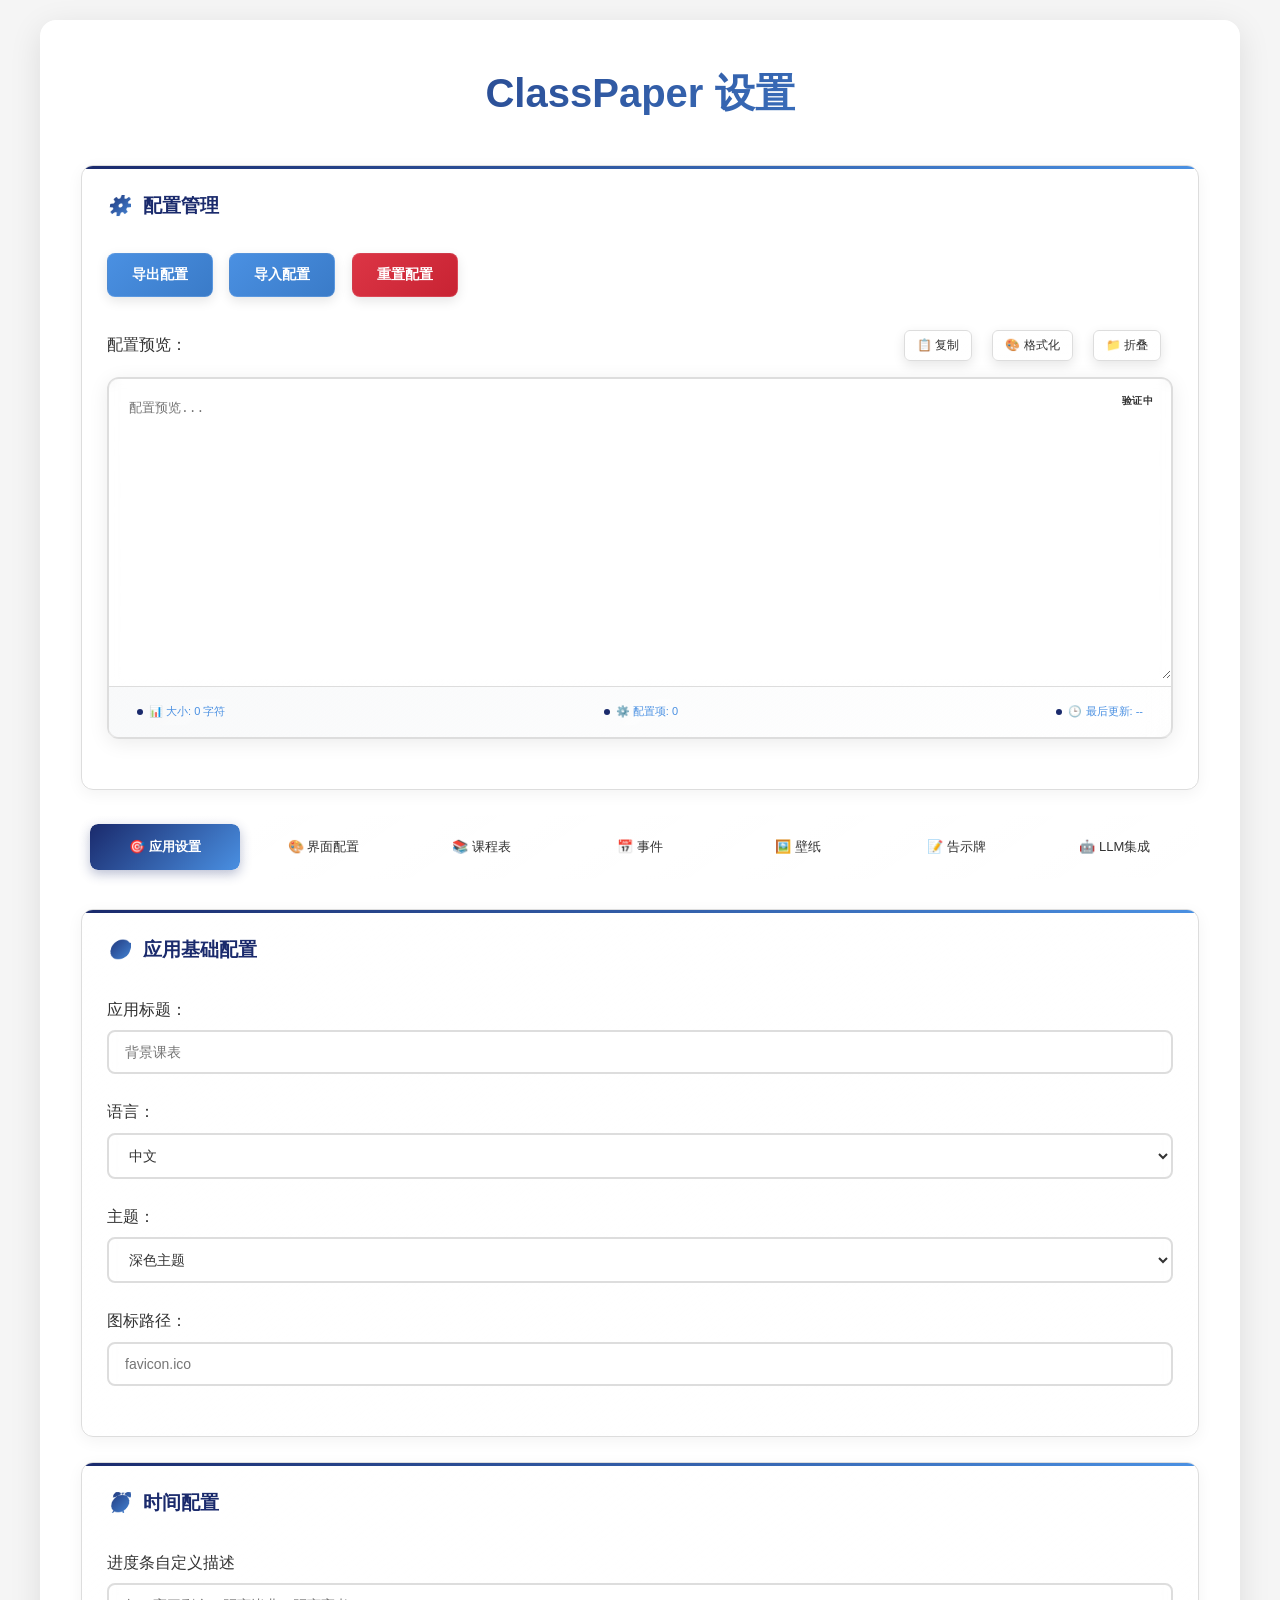
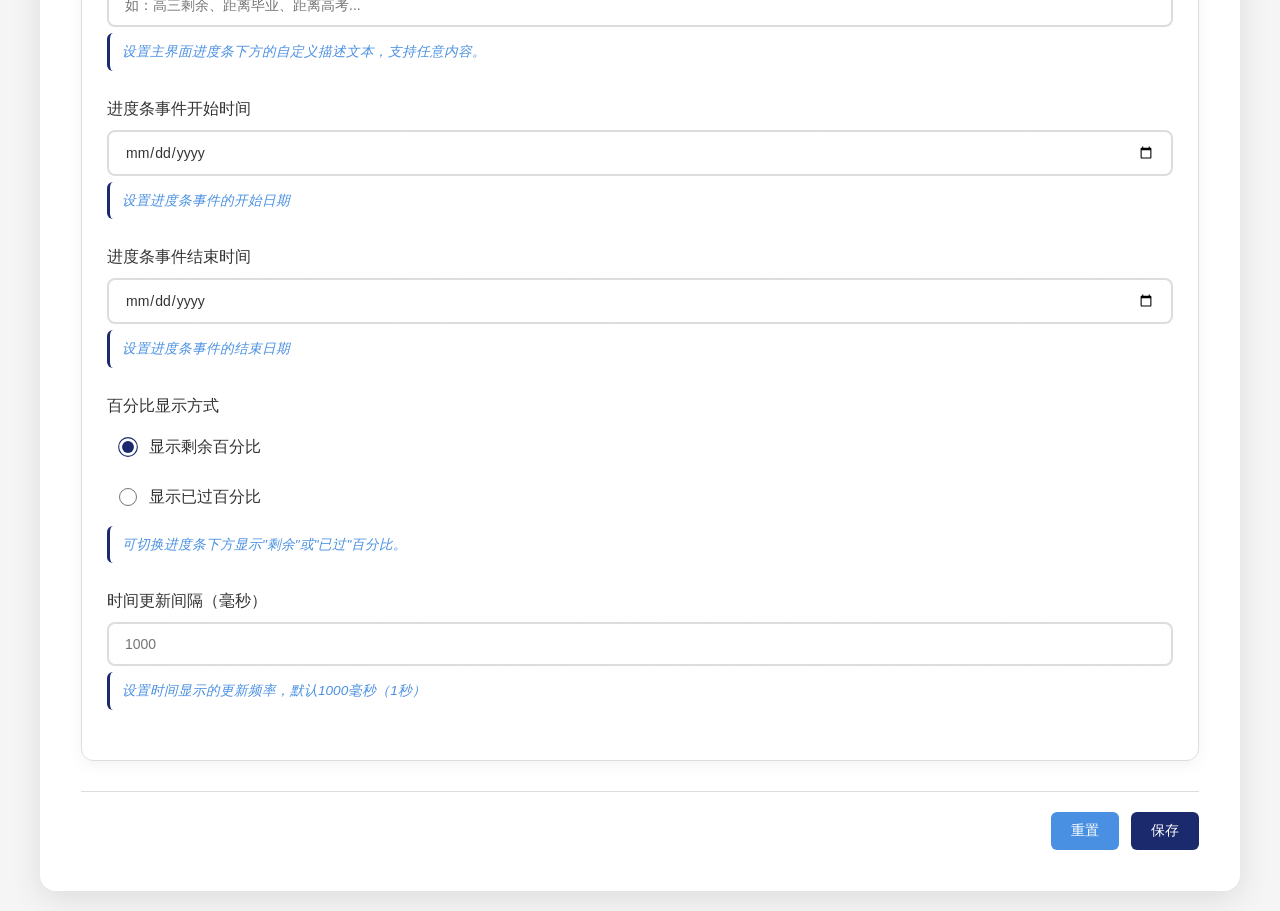
==== commit 51e82558: "界面修改" ====
--- a/res/settings.html
+++ b/res/settings.html
@@ -4,8 +4,9 @@
 <head>
     <meta charset="UTF-8">
     <meta name="viewport" content="width=device-width, initial-scale=1.0">
-    <title>ClassPaper 设置</title>
+    <title id="settings-title">ClassPaper 设置</title>
     <script src="config/config.js"></script>
+    <link rel="icon" type="image/x-icon" id="settings-favicon" href="favicon.ico">
     <style>
         :root {
             --primary-color: #1a2a6c;
@@ -49,9 +50,11 @@
             max-width: 1200px;
             margin: 0 auto;
             background: var(--card-bg);
-            padding: 30px;
-            border-radius: 12px;
-            box-shadow: 0 4px 6px rgba(0, 0, 0, 0.1);
+            padding: 40px;
+            border-radius: 16px;
+            box-shadow: 0 8px 32px rgba(0, 0, 0, 0.1);
+            backdrop-filter: blur(10px);
+            border: 1px solid rgba(255, 255, 255, 0.1);
         }
 
         h1,
@@ -63,8 +66,13 @@
 
         h1 {
             text-align: center;
-            font-size: 2em;
-            margin-bottom: 30px;
+            font-size: 2.5em;
+            margin-bottom: 40px;
+            background: linear-gradient(135deg, var(--primary-color), var(--secondary-color));
+            -webkit-background-clip: text;
+            -webkit-text-fill-color: transparent;
+            background-clip: text;
+            font-weight: 700;
         }
 
         h2 {
@@ -85,21 +93,54 @@
         }
 
         .form-section {
-            background: var(--card-bg);
-            padding: 20px;
-            border-radius: 8px;
+            background: linear-gradient(145deg, var(--card-bg), rgba(255, 255, 255, 0.05));
+            padding: 25px;
+            border-radius: 12px;
             border: 1px solid var(--border-color);
-            margin-bottom: 20px;
+            margin-bottom: 25px;
+            box-shadow: 0 4px 16px rgba(0, 0, 0, 0.05);
+            transition: all 0.3s ease;
+            position: relative;
+            overflow: hidden;
+        }
+
+        .form-section::before {
+            content: '';
+            position: absolute;
+            top: 0;
+            left: 0;
+            right: 0;
+            height: 3px;
+            background: linear-gradient(90deg, var(--primary-color), var(--secondary-color));
+            border-radius: 12px 12px 0 0;
+        }
+
+        .form-section:hover {
+            transform: translateY(-2px);
+            box-shadow: 0 8px 24px rgba(0, 0, 0, 0.1);
         }
 
         .form-section-title {
             display: flex;
             align-items: center;
-            margin-bottom: 15px;
+            margin-bottom: 20px;
+            padding-bottom: 10px;
+            border-bottom: 1px solid rgba(255, 255, 255, 0.1);
         }
 
         .form-section-title i {
-            margin-right: 10px;
+            margin-right: 12px;
+            color: var(--primary-color);
+            font-size: 1.2em;
+            background: linear-gradient(135deg, var(--primary-color), var(--secondary-color));
+            -webkit-background-clip: text;
+            -webkit-text-fill-color: transparent;
+            background-clip: text;
+        }
+
+        .form-section-title h3 {
+            margin: 0;
+            font-weight: 600;
             color: var(--primary-color);
         }
 
@@ -114,37 +155,161 @@
             display: flex;
             align-items: center;
             cursor: pointer;
-        }
-
-        .checkbox-label input[type="checkbox"] {
-            margin-right: 8px;
+            padding: 8px 12px;
+            border-radius: 8px;
+            transition: all 0.3s ease;
+            margin-bottom: 8px;
+        }
+
+        .checkbox-label:hover {
+            background: rgba(255, 255, 255, 0.05);
+        }
+
+        .checkbox-label input[type="checkbox"],
+        .checkbox-label input[type="radio"] {
+            margin-right: 12px;
+            width: 18px;
+            height: 18px;
+            accent-color: var(--primary-color);
+            cursor: pointer;
+        }
+
+        .checkbox-label input[type="checkbox"]:checked,
+        .checkbox-label input[type="radio"]:checked {
+            transform: scale(1.1);
         }
 
         input[type="text"],
         input[type="number"],
         input[type="date"],
         input[type="time"],
-        input[type="datetime-local"] {
+        input[type="datetime-local"],
+        input[type="password"],
+        input[type="color"],
+        select,
+        textarea {
             width: 100%;
-            padding: 10px;
-            border: 1px solid var(--border-color);
-            border-radius: 6px;
+            padding: 12px 16px;
+            border: 2px solid var(--border-color);
+            border-radius: 8px;
             font-size: 14px;
-            background: var(--card-bg);
+            background: rgba(255, 255, 255, 0.05);
             color: var(--text-color);
-            transition: border-color 0.3s, box-shadow 0.3s;
-        }
-
-        input:focus {
+            transition: all 0.3s ease;
+            font-family: inherit;
+            backdrop-filter: blur(5px);
+        }
+
+        input:focus,
+        select:focus,
+        textarea:focus {
             outline: none;
             border-color: var(--primary-color);
-            box-shadow: 0 0 0 2px rgba(74, 144, 226, 0.2);
+            box-shadow: 0 0 0 3px rgba(74, 144, 226, 0.2), 0 4px 12px rgba(0, 0, 0, 0.1);
+            transform: translateY(-1px);
+            background: rgba(255, 255, 255, 0.1);
+        }
+
+        select {
+            cursor: pointer;
+        }
+
+        textarea {
+            resize: vertical;
+            min-height: 80px;
+        }
+
+        input[type="color"] {
+            height: 40px;
+            padding: 2px;
+            cursor: pointer;
+        }
+
+        .btn {
+            padding: 12px 24px;
+            border: none;
+            border-radius: 8px;
+            font-size: 14px;
+            font-weight: 600;
+            cursor: pointer;
+            transition: all 0.3s ease;
+            margin-right: 12px;
+            margin-bottom: 8px;
+            text-decoration: none;
+            display: inline-block;
+            position: relative;
+            overflow: hidden;
+            backdrop-filter: blur(10px);
+            box-shadow: 0 4px 12px rgba(0, 0, 0, 0.1);
+        }
+
+        .btn::before {
+            content: '';
+            position: absolute;
+            top: 0;
+            left: -100%;
+            width: 100%;
+            height: 100%;
+            background: linear-gradient(90deg, transparent, rgba(255,255,255,0.2), transparent);
+            transition: left 0.5s;
+        }
+
+        .btn:hover::before {
+            left: 100%;
+        }
+
+        .btn-primary {
+            background: linear-gradient(135deg, var(--primary-color), #2c4fb8);
+            color: white;
+            border: 1px solid rgba(255, 255, 255, 0.1);
+        }
+
+        .btn-secondary {
+            background: linear-gradient(135deg, var(--secondary-color), #3a7bc8);
+            color: white;
+            border: 1px solid rgba(255, 255, 255, 0.1);
+        }
+
+        .btn-danger {
+            background: linear-gradient(135deg, var(--danger-color), #c82333);
+            color: white;
+            border: 1px solid rgba(255, 255, 255, 0.1);
+        }
+
+        .btn:hover {
+            transform: translateY(-2px);
+            box-shadow: 0 8px 20px rgba(0, 0, 0, 0.15);
+        }
+
+        .btn:active {
+            transform: translateY(0);
+            box-shadow: 0 2px 8px rgba(0, 0, 0, 0.1);
+        }
+
+        .status-message {
+            animation: slideIn 0.3s ease-out;
+        }
+
+        @keyframes slideIn {
+            from {
+                transform: translateX(100%);
+                opacity: 0;
+            }
+            to {
+                transform: translateX(0);
+                opacity: 1;
+            }
         }
 
         .help-text {
-            font-size: 0.9em;
+            font-size: 0.85em;
             color: var(--secondary-color);
-            margin-top: 5px;
+            margin-top: 6px;
+            padding: 8px 12px;
+            background: rgba(255, 255, 255, 0.03);
+            border-radius: 6px;
+            border-left: 3px solid var(--primary-color);
+            font-style: italic;
         }
 
         .button-group {
@@ -203,32 +368,64 @@
 
         .tab-buttons {
             display: flex;
-            gap: 2px;
+            flex-wrap: wrap;
+            gap: 8px;
             margin-bottom: 30px;
-            background: var(--border-color);
-            padding: 4px;
-            border-radius: 8px;
+            background: linear-gradient(145deg, rgba(255, 255, 255, 0.1), rgba(255, 255, 255, 0.05));
+            padding: 8px;
+            border-radius: 12px;
+            backdrop-filter: blur(10px);
+            border: 1px solid rgba(255, 255, 255, 0.1);
         }
 
         .tab-button {
             flex: 1;
-            padding: 12px 24px;
+            min-width: 120px;
+            padding: 14px 20px;
             border: none;
-            border-radius: 6px;
+            border-radius: 8px;
             cursor: pointer;
-            background-color: transparent;
+            background: transparent;
             color: var(--text-color);
             font-weight: 500;
-            transition: all 0.3s;
+            font-size: 13px;
+            transition: all 0.3s ease;
+            position: relative;
+            overflow: hidden;
+        }
+
+        .tab-button::before {
+            content: '';
+            position: absolute;
+            top: 0;
+            left: 0;
+            right: 0;
+            bottom: 0;
+            background: linear-gradient(135deg, var(--primary-color), var(--secondary-color));
+            opacity: 0;
+            transition: opacity 0.3s ease;
+            border-radius: 8px;
+        }
+
+        .tab-button span {
+            position: relative;
+            z-index: 1;
+        }
+
+        .tab-button.active::before {
+            opacity: 1;
         }
 
         .tab-button.active {
-            background-color: var(--primary-color);
             color: white;
+            font-weight: 600;
+            box-shadow: 0 4px 12px rgba(26, 42, 108, 0.3);
         }
 
         .tab-button:hover:not(.active) {
-            background-color: var(--hover-color);
+            background: rgba(255, 255, 255, 0.1);
+            transform: translateY(-1px);
+            box-shadow: 0 4px 12px rgba(0, 0, 0, 0.1);
         }
 
         .tab-content {
@@ -400,6 +597,247 @@
             padding: 6px 16px;
             font-size: 13px;
             cursor: pointer;
+        }
+
+        /* 配置预览样式优化 */
+        .config-preview-container {
+            position: relative;
+            border: 2px solid var(--border-color);
+            border-radius: 12px;
+            background: linear-gradient(145deg, var(--card-bg), rgba(255, 255, 255, 0.02));
+            overflow: hidden;
+            box-shadow: 0 4px 20px rgba(0, 0, 0, 0.08);
+            transition: all 0.3s ease;
+        }
+
+        .config-preview-container:hover {
+            border-color: var(--primary-color);
+            box-shadow: 0 6px 24px rgba(0, 0, 0, 0.12);
+        }
+
+        .config-preview-container #config-preview {
+            width: 100%;
+            border: none;
+            background: transparent;
+            font-family: 'JetBrains Mono', 'Fira Code', 'Consolas', 'Monaco', 'Courier New', monospace;
+            font-size: 13px;
+            line-height: 1.6;
+            padding: 20px;
+            resize: vertical;
+            min-height: 300px;
+            max-height: 600px;
+            color: var(--text-color);
+            white-space: pre;
+            overflow-wrap: break-word;
+            overflow-y: auto;
+            scrollbar-width: thin;
+            scrollbar-color: var(--border-color) transparent;
+        }
+
+        .config-preview-container #config-preview::-webkit-scrollbar {
+            width: 8px;
+        }
+
+        .config-preview-container #config-preview::-webkit-scrollbar-track {
+            background: transparent;
+        }
+
+        .config-preview-container #config-preview::-webkit-scrollbar-thumb {
+            background: var(--border-color);
+            border-radius: 4px;
+        }
+
+        .config-preview-container #config-preview::-webkit-scrollbar-thumb:hover {
+            background: var(--primary-color);
+        }
+
+        .config-preview-container #config-preview:focus {
+            outline: none;
+            box-shadow: inset 0 0 0 2px var(--primary-color);
+        }
+
+        .preview-controls {
+            display: flex;
+            gap: 8px;
+            flex-wrap: wrap;
+        }
+
+        .preview-controls .btn {
+            padding: 6px 12px;
+            font-size: 12px;
+            font-weight: 500;
+            border: 1px solid var(--border-color);
+            background: linear-gradient(145deg, var(--card-bg), rgba(255, 255, 255, 0.05));
+            color: var(--text-color);
+            border-radius: 6px;
+            cursor: pointer;
+            transition: all 0.3s ease;
+            position: relative;
+            overflow: hidden;
+            backdrop-filter: blur(10px);
+        }
+
+        .preview-controls .btn::before {
+            content: '';
+            position: absolute;
+            top: 0;
+            left: -100%;
+            width: 100%;
+            height: 100%;
+            background: linear-gradient(90deg, transparent, rgba(255,255,255,0.1), transparent);
+            transition: left 0.5s;
+        }
+
+        .preview-controls .btn:hover::before {
+            left: 100%;
+        }
+
+        .preview-controls .btn:hover {
+            background: linear-gradient(145deg, var(--hover-color), rgba(255, 255, 255, 0.1));
+            border-color: var(--primary-color);
+            transform: translateY(-1px);
+            box-shadow: 0 4px 12px rgba(0, 0, 0, 0.15);
+        }
+
+        .preview-controls .btn:active {
+            transform: translateY(0);
+            box-shadow: 0 2px 6px rgba(0, 0, 0, 0.1);
+        }
+
+        .config-stats {
+            display: flex;
+            justify-content: space-between;
+            align-items: center;
+            padding: 12px 20px;
+            background: linear-gradient(145deg, var(--hover-color), rgba(255, 255, 255, 0.03));
+            border-top: 1px solid var(--border-color);
+            font-size: 11px;
+            color: var(--secondary-color);
+            backdrop-filter: blur(10px);
+        }
+
+        .config-stats span {
+            display: flex;
+            align-items: center;
+            gap: 6px;
+            padding: 4px 8px;
+            border-radius: 4px;
+            background: rgba(255, 255, 255, 0.05);
+            transition: all 0.2s ease;
+        }
+
+        .config-stats span:hover {
+            background: rgba(255, 255, 255, 0.1);
+            color: var(--text-color);
+        }
+
+        .config-stats span::before {
+            content: '';
+            width: 6px;
+            height: 6px;
+            border-radius: 50%;
+            background: var(--primary-color);
+            animation: pulse 2s infinite;
+        }
+
+        @keyframes pulse {
+            0%, 100% { opacity: 0.6; transform: scale(1); }
+            50% { opacity: 1; transform: scale(1.2); }
+        }
+
+        /* 配置预览加载状态 */
+        .config-preview-loading {
+            position: relative;
+        }
+
+        .config-preview-loading::after {
+            content: '正在更新配置预览...';
+            position: absolute;
+            top: 50%;
+            left: 50%;
+            transform: translate(-50%, -50%);
+            background: var(--card-bg);
+            padding: 8px 16px;
+            border-radius: 6px;
+            font-size: 12px;
+            color: var(--text-color);
+            box-shadow: 0 4px 12px rgba(0, 0, 0, 0.2);
+            z-index: 10;
+        }
+
+        /* 配置验证状态指示器 */
+        .config-validation {
+            position: absolute;
+            top: 10px;
+            right: 10px;
+            padding: 4px 8px;
+            border-radius: 4px;
+            font-size: 10px;
+            font-weight: 600;
+            text-transform: uppercase;
+            letter-spacing: 0.5px;
+            z-index: 5;
+        }
+
+        .config-validation.valid {
+            background: var(--success-color);
+            color: white;
+        }
+
+        .config-validation.invalid {
+            background: var(--danger-color);
+            color: white;
+        }
+
+        .config-validation.warning {
+            background: #ff9800;
+            color: white;
+        }
+
+        /* JSON语法高亮样式 */
+        .json-key {
+            color: #0451a5;
+            font-weight: 500;
+        }
+
+        .json-string {
+            color: #a31515;
+        }
+
+        .json-number {
+            color: #098658;
+        }
+
+        .json-boolean {
+            color: #0000ff;
+        }
+
+        .json-null {
+            color: #795e26;
+        }
+
+        /* 深色主题下的JSON语法高亮 */
+        @media (prefers-color-scheme: dark) {
+            .json-key {
+                color: #9cdcfe;
+            }
+            
+            .json-string {
+                color: #ce9178;
+            }
+            
+            .json-number {
+                color: #b5cea8;
+            }
+            
+            .json-boolean {
+                color: #569cd6;
+            }
+            
+            .json-null {
+                color: #569cd6;
+            }
+        }
             transition: background 0.2s;
         }
 
@@ -537,22 +975,92 @@
 
 <body>
     <div class="container">
-        <h1>ClassPaper 设置</h1>
+        <h1 id="main-title">ClassPaper 设置</h1>
+
+        <!-- 配置管理区域 -->
+        <div class="form-section">
+            <div class="form-section-title">
+                <i>⚙️</i>
+                <h3>配置管理</h3>
+            </div>
+            <div class="form-group">
+                <button type="button" id="export-config" class="btn btn-secondary">导出配置</button>
+                <button type="button" id="import-config" class="btn btn-secondary">导入配置</button>
+                <button type="button" id="reset-config" class="btn btn-danger">重置配置</button>
+                <input type="file" id="config-file" accept=".json" style="display: none;">
+            </div>
+            <div class="form-group">
+                <div style="display: flex; justify-content: space-between; align-items: center; margin-bottom: 8px;">
+                    <label for="config-preview">配置预览：</label>
+                    <div class="preview-controls">
+                        <button type="button" id="copy-config" class="btn btn-sm" title="复制配置">📋 复制</button>
+                        <button type="button" id="format-config" class="btn btn-sm" title="格式化配置">🎨 格式化</button>
+                        <button type="button" id="collapse-config" class="btn btn-sm" title="折叠/展开">📁 折叠</button>
+                    </div>
+                </div>
+                <div class="config-preview-container">
+                    <div class="config-validation" id="config-validation">验证中</div>
+                    <textarea id="config-preview" rows="8" placeholder="配置预览..." readonly></textarea>
+                    <div class="config-stats">
+                        <span id="config-size">📊 大小: 0 字符</span>
+                        <span id="config-sections">⚙️ 配置项: 0</span>
+                        <span id="last-updated">🕒 最后更新: --</span>
+                    </div>
+                </div>
+            </div>
+        </div>
 
         <div class="tab-container">
             <div class="tab-buttons">
-                <button class="tab-button active" onclick="switchTab('basic')">基本设置</button>
-                <button class="tab-button" onclick="switchTab('schedule')">课程表</button>
-                <button class="tab-button" onclick="switchTab('events')">事件</button>
-                <button class="tab-button" onclick="switchTab('wallpapers')">壁纸</button>
-                <button class="tab-button" onclick="switchTab('notice')">告示牌</button>
+                <button class="tab-button active" onclick="switchTab('app')"><span>🎯 应用设置</span></button>
+                <button class="tab-button" onclick="switchTab('ui')"><span>🎨 界面配置</span></button>
+                <button class="tab-button" onclick="switchTab('schedule')"><span>📚 课程表</span></button>
+                <button class="tab-button" onclick="switchTab('events')"><span>📅 事件</span></button>
+                <button class="tab-button" onclick="switchTab('wallpapers')"><span>🖼️ 壁纸</span></button>
+                <button class="tab-button" onclick="switchTab('notice')"><span>📝 告示牌</span></button>
+                <button class="tab-button" onclick="switchTab('llm')"><span>🤖 LLM集成</span></button>
             </div>
         </div>
 
-        <div id="basic" class="tab-content active">
+        <div id="app" class="tab-content active">
             <div class="form-section">
                 <div class="form-section-title">
-                    <h2>进度条设置</h2>
+                    <i>🎯</i>
+                    <h3>应用基础配置</h3>
+                </div>
+                
+                <div class="form-group">
+                    <label for="app-title">应用标题：</label>
+                    <input type="text" id="app-title" placeholder="背景课表">
+                </div>
+                
+                <div class="form-group">
+                    <label for="app-language">语言：</label>
+                    <select id="app-language">
+                        <option value="zh">中文</option>
+                        <option value="en">English</option>
+                    </select>
+                </div>
+                
+                <div class="form-group">
+                    <label for="app-theme">主题：</label>
+                    <select id="app-theme">
+                        <option value="dark">深色主题</option>
+                        <option value="light">浅色主题</option>
+                        <option value="auto">跟随系统</option>
+                    </select>
+                </div>
+                
+                <div class="form-group">
+                    <label for="app-favicon">图标路径：</label>
+                    <input type="text" id="app-favicon" placeholder="favicon.ico">
+                </div>
+            </div>
+            
+            <div class="form-section">
+                <div class="form-section-title">
+                    <i>⏰</i>
+                    <h3>时间配置</h3>
                 </div>
                 <div class="form-group">
                     <label for="progress-description">进度条自定义描述</label>
@@ -572,15 +1080,90 @@
                 <div class="form-group">
                     <label>百分比显示方式</label>
                     <label class="checkbox-label" style="margin-right: 18px;">
-                        <input type="radio" name="progress-percent-mode" id="progress-percent-left" value="left"
-                            checked>
+                        <input type="radio" name="progress-percent-mode" id="progress-percent-left" value="left" checked>
                         显示剩余百分比
                     </label>
                     <label class="checkbox-label">
                         <input type="radio" name="progress-percent-mode" id="progress-percent-passed" value="passed">
                         显示已过百分比
                     </label>
-                    <div class="help-text">可切换进度条下方显示“剩余”或“已过”百分比。</div>
+                    <div class="help-text">可切换进度条下方显示"剩余"或"已过"百分比。</div>
+                </div>
+                <div class="form-group">
+                    <label for="time-update-interval">时间更新间隔（毫秒）</label>
+                    <input type="number" id="time-update-interval" min="100" max="5000" placeholder="1000">
+                    <div class="help-text">设置时间显示的更新频率，默认1000毫秒（1秒）</div>
+                </div>
+            </div>
+        </div>
+
+        <!-- 界面配置标签页 -->
+        <div id="ui" class="tab-content">
+            <div class="form-section">
+                <div class="form-section-title">
+                    <i>🎨</i>
+                    <h3>组件显示控制</h3>
+                </div>
+                
+                <div class="form-group">
+                    <label class="checkbox-label">
+                        <input type="checkbox" id="ui-classtable-enabled" checked>
+                        显示课程表
+                    </label>
+                </div>
+                
+                <div class="form-group">
+                    <label class="checkbox-label">
+                        <input type="checkbox" id="ui-clock-enabled" checked>
+                        显示时钟组件
+                    </label>
+                </div>
+                
+                <div class="form-group">
+                    <label class="checkbox-label">
+                        <input type="checkbox" id="ui-calendar-enabled" checked>
+                        显示事件日历
+                    </label>
+                </div>
+                
+                <div class="form-group">
+                    <label class="checkbox-label">
+                        <input type="checkbox" id="ui-help-enabled" checked>
+                        显示告示牌
+                    </label>
+                </div>
+                
+            </div>
+            
+            <div class="form-section">
+                <div class="form-section-title">
+                    <i>🎭</i>
+                    <h3>样式配置</h3>
+                </div>
+                
+                <div class="form-group">
+                    <label for="ui-backdrop-blur">毛玻璃模糊度（像素）</label>
+                    <input type="number" id="ui-backdrop-blur" min="0" max="50" placeholder="12">
+                </div>
+                
+                <div class="form-group">
+                    <label for="ui-border-radius">圆角大小（像素）</label>
+                    <input type="number" id="ui-border-radius" min="0" max="50" placeholder="25">
+                </div>
+                
+                <div class="form-group">
+                    <label for="ui-font-size">基础字体大小</label>
+                    <input type="text" id="ui-font-size" placeholder="36px">
+                </div>
+                
+                <div class="form-group">
+                    <label for="ui-primary-color">主要颜色</label>
+                    <input type="color" id="ui-primary-color" value="#fcfcfc">
+                </div>
+                
+                <div class="form-group">
+                    <label for="ui-accent-color">强调颜色</label>
+                    <input type="color" id="ui-accent-color" value="#3daee9">
                 </div>
             </div>
 
@@ -629,9 +1212,9 @@
                 <div class="form-section-title">
                     <h2>系统设置</h2>
                 </div>
-                <div class="form-group">
+        <div class="form-group">
                     <label for="url">壁纸页面URL</label>
-                    <input type="text" id="url" placeholder="输入页面URL或本地文件路径">
+            <input type="text" id="url" placeholder="输入页面URL或本地文件路径">
                     <div class="help-text">可以是网页地址或本地壁纸文件夹路径</div>
                 </div>
                 <div class="form-group">
@@ -651,7 +1234,7 @@
                 </div>
                 <div style="display:flex;align-items:center;gap:18px;margin-bottom:10px;">
                     <button class="add" onclick="smartGuessTimeTable()">智能推算</button>
-                    <span class="help-text">一键自动生成常见作息时间（如每节课40分钟，课间10分钟，中午休息长等），可手动微调。</span>
+                    <span class="help-text">一键根据已填时间智能补全后续节次时间，可根据实际情况手动微调。</span>
                 </div>
                 <div class="table-container">
                     <table id="timeTable">
@@ -751,16 +1334,114 @@
         <div id="notice" class="tab-content">
             <div class="form-section">
                 <div class="form-section-title">
-                    <h2>告示内容</h2>
-                </div>
-                <div class="form-group">
-                    <label for="notice-content">告示内容（支持HTML）</label>
-                    <textarea id="notice-content" class="notice-editor" placeholder="在这里输入告示内容，支持HTML标签"
+                    <i>📝</i>
+                    <h3>告示牌内容</h3>
+                </div>
+                <div class="form-group">
+                    <label for="announcement-content">告示内容（支持HTML）</label>
+                    <textarea id="announcement-content" class="notice-editor" placeholder="在这里输入告示内容，支持HTML标签"
                         oninput="updatePreview()"></textarea>
-                </div>
-                <div class="preview-box">
-                    <h3>预览</h3>
-                    <div id="notice-preview"></div>
+                    <div class="help-text">支持HTML标签，可以使用&lt;br&gt;换行、&lt;strong&gt;加粗等</div>
+                </div>
+                <div class="form-group">
+                    <label>实时预览</label>
+                    <div id="notice-preview" style="padding: 15px; border: 1px solid var(--border-color); border-radius: 8px; background: var(--hover-color); min-height: 60px;"></div>
+                </div>
+            </div>
+        </div>
+
+        <div id="llm" class="tab-content">
+            <div class="form-section">
+                <div class="form-section-title">
+                    <i>🤖</i>
+                    <h3>LLM基础配置</h3>
+                </div>
+                
+                <div class="form-group">
+                    <label class="checkbox-label">
+                        <input type="checkbox" id="llm-enabled">
+                        启用LLM集成
+                    </label>
+                    <div class="help-text">开启后可使用AI功能来智能调整界面和生成内容</div>
+                </div>
+                
+                <div class="form-group">
+                    <label for="llm-api-endpoint">API端点</label>
+                    <input type="text" id="llm-api-endpoint" placeholder="https://api.openai.com/v1/chat/completions">
+                    <div class="help-text">LLM服务的API地址</div>
+                </div>
+                
+                <div class="form-group">
+                    <label for="llm-api-key">API密钥</label>
+                    <input type="password" id="llm-api-key" placeholder="sk-...">
+                    <div class="help-text">您的LLM服务API密钥</div>
+                </div>
+                
+                <div class="form-group">
+                    <label for="llm-model">模型</label>
+                    <input type="text" id="llm-model" placeholder="gpt-3.5-turbo">
+                    <div class="help-text">使用的LLM模型名称</div>
+                </div>
+            </div>
+            
+            <div class="form-section">
+                <div class="form-section-title">
+                    <i>✨</i>
+                    <h3>功能特性</h3>
+                </div>
+                
+                <div class="form-group">
+                    <label class="checkbox-label">
+                        <input type="checkbox" id="llm-auto-adjust-layout">
+                        自动调整布局
+                    </label>
+                    <div class="help-text">根据当前时间和课程安排智能调整界面布局</div>
+                </div>
+                
+                <div class="form-group">
+                    <label class="checkbox-label">
+                        <input type="checkbox" id="llm-smart-scheduling">
+                        智能课程建议
+                    </label>
+                    <div class="help-text">分析课程安排并提供学习建议</div>
+                </div>
+                
+                <div class="form-group">
+                    <label class="checkbox-label">
+                        <input type="checkbox" id="llm-content-generation">
+                        内容生成
+                    </label>
+                    <div class="help-text">生成适合当前时间段的激励性文案</div>
+                </div>
+                
+                <div class="form-group">
+                    <label class="checkbox-label">
+                        <input type="checkbox" id="llm-voice-control">
+                        语音控制（预留）
+                    </label>
+                    <div class="help-text">通过语音控制界面功能（功能开发中）</div>
+                </div>
+            </div>
+            
+            <div class="form-section">
+                <div class="form-section-title">
+                    <i>💬</i>
+                    <h3>提示词配置</h3>
+                </div>
+                
+                <div class="form-group">
+                    <label for="llm-layout-prompt">布局调整提示词</label>
+                    <textarea id="llm-layout-prompt" rows="3" placeholder="请根据当前时间和课程安排，调整界面布局以突出重要信息。"></textarea>
+                </div>
+                
+                <div class="form-group">
+                    <label for="llm-content-prompt">内容生成提示词</label>
+                    <textarea id="llm-content-prompt" rows="3" placeholder="请生成适合当前时间段的激励性文案。"></textarea>
+                </div>
+                
+                <div class="form-group">
+                    <label for="llm-schedule-prompt">课程优化提示词</label>
+                    <textarea id="llm-schedule-prompt" rows="3" placeholder="请分析当前课程安排，提供学习建议。"></textarea>
                 </div>
             </div>
         </div>
@@ -789,20 +1470,31 @@
     <script>
         let currentConfig = null;
 
-        function switchTab(tabId) {
+        // 标签页切换功能
+        function switchTab(tabName) {
             // 隐藏所有标签页内容
-            document.querySelectorAll('.tab-content').forEach(tab => {
-                tab.classList.remove('active');
+            const tabContents = document.querySelectorAll('.tab-content');
+            tabContents.forEach(content => {
+                content.classList.remove('active');
             });
-            // 取消所有标签按钮的激活状态
-            document.querySelectorAll('.tab-button').forEach(button => {
+            
+            // 移除所有标签按钮的激活状态
+            const tabButtons = document.querySelectorAll('.tab-button');
+            tabButtons.forEach(button => {
                 button.classList.remove('active');
             });
-
+            
             // 显示选中的标签页内容
-            document.getElementById(tabId).classList.add('active');
+            const selectedTab = document.getElementById(tabName);
+            if (selectedTab) {
+                selectedTab.classList.add('active');
+            }
+            
             // 激活对应的标签按钮
-            document.querySelector(`.tab-button[onclick="switchTab('${tabId}')"]`).classList.add('active');
+            const selectedButton = document.querySelector(`[onclick="switchTab('${tabName}')"]`);
+            if (selectedButton) {
+                selectedButton.classList.add('active');
+            }
         }
 
         // 检查函数是否已绑定
@@ -976,58 +1668,111 @@
 
         // 初始化告示内容
         function initNotice(sth) {
-            document.getElementById('notice-content').value = sth || '';
-            updatePreview();
+            try {
+                const element = document.getElementById('announcement-content');
+                if (element) {
+                    element.value = sth || '';
+                    if (typeof updatePreview === 'function') {
+                        updatePreview();
+                    }
+                }
+            } catch (error) {
+                console.error('初始化告示内容失败:', error);
+            }
         }
 
         // 更新预览（优化：支持多行换行显示）
         function updatePreview() {
-            const content = document.getElementById('notice-content').value;
+            const element = document.getElementById('announcement-content');
+            const content = element ? element.value : '';
             // 支持多行换行显示
             document.getElementById('notice-preview').innerHTML = content.replace(/\n/g, '<br>');
         }
 
         // 收集课程表数据
         function getScheduleData() {
-            const table = document.getElementById('scheduleTable');
-            const rows = table.querySelectorAll('tbody tr');
-            const schedule = [];
-
-            rows.forEach(row => {
-                const inputs = row.querySelectorAll('input');
-                const classes = Array.from(inputs).map(input => input.value);
-                schedule.push({
-                    day: row.cells[0].textContent,
-                    classes: classes
+            try {
+                const table = document.getElementById('scheduleTable');
+                if (!table) return CONFIG.lessons?.schedule || [];
+                
+                const rows = table.querySelectorAll('tbody tr');
+                const schedule = [];
+
+                rows.forEach(row => {
+                    const inputs = row.querySelectorAll('input');
+                    const classes = Array.from(inputs).map(input => input.value || '');
+                    schedule.push({
+                        day: row.cells[0].textContent,
+                        classes: classes
+                    });
                 });
-            });
-
-            return schedule;
+
+                return schedule;
+            } catch (error) {
+                console.error('获取课程表数据失败:', error);
+                return CONFIG.lessons?.schedule || [];
+            }
         }
 
         // 收集事件数据
         function getEventData() {
-            const container = document.getElementById('eventList');
-            const events = [];
-            Array.from(container.children).forEach(item => {
-                const inputs = item.querySelectorAll('input');
-                events.push({
-                    name: inputs[0].value,
-                    date: inputs[1].value + ':00'
+            try {
+                const container = document.getElementById('eventList');
+                if (!container) return CONFIG.events || [];
+                
+                const events = [];
+                Array.from(container.children).forEach(item => {
+                    const inputs = item.querySelectorAll('input');
+                    if (inputs.length >= 2) {
+                        const name = inputs[0].value || '';
+                        const date = inputs[1].value || '';
+                        if (name && date) {
+                            events.push({
+                                name: name,
+                                date: date.includes(':00') ? date : date + ':00'
+                            });
+                        }
+                    }
                 });
-            });
-            return events;
+                return events;
+            } catch (error) {
+                console.error('获取事件数据失败:', error);
+                return CONFIG.events || [];
+            }
         }
 
         // 收集壁纸数据
         function getWallpaperData() {
-            const container = document.getElementById('wallpaperList');
-            return Array.from(container.children).map(item => item.querySelector('input').value);
+            try {
+                const container = document.getElementById('wallpaperList');
+                if (!container) return CONFIG.wallpapers?.list || [];
+                
+                return Array.from(container.children)
+                    .map(item => {
+                        const input = item.querySelector('input');
+                        return input ? input.value || '' : '';
+                    })
+                    .filter(path => path.trim() !== '');
+            } catch (error) {
+                console.error('获取壁纸数据失败:', error);
+                return CONFIG.wallpapers?.list || [];
+            }
         }
 
         // 获取告示内容
         function getNoticeData() {
-            return document.getElementById('notice-content').value;
+            try {
+                const element = document.getElementById('announcement-content');
+                // 检查元素是否存在且有value属性
+                if (element && typeof element.value === 'string') {
+                    return element.value;
+                } else {
+                    return CONFIG?.announcement || '';
+                }
+            } catch (error) {
+                console.error('获取告示内容失败:', error);
+                return CONFIG?.announcement || '';
+            }
         }
 
         // 添加时间段
@@ -1077,25 +1822,39 @@
 
         // 获取时间表数据
         function getTimeData() {
-            const tbody = document.getElementById('timeTable').querySelector('tbody');
-            const schedule = [];
-
-            Array.from(tbody.children).forEach(row => {
-                const period = parseInt(row.cells[0].textContent);
-                const begin = row.querySelector('.time-begin').value;
-                const end = row.querySelector('.time-end').value;
-                const restBegin = row.querySelector('.rest-begin').value;
-                const restEnd = row.querySelector('.rest-end').value;
-
-                schedule.push({
-                    period: period,
-                    begin: begin,
-                    end: end,
-                    rest: restBegin && restEnd ? `${restBegin}-${restEnd}` : null
+            try {
+                const tbody = document.getElementById('timeTable')?.querySelector('tbody');
+                if (!tbody) return CONFIG.lessons?.times?.schedule || [];
+                
+                const schedule = [];
+
+                Array.from(tbody.children).forEach(row => {
+                    const period = parseInt(row.cells[0].textContent) || 0;
+                    const beginInput = row.querySelector('.time-begin');
+                    const endInput = row.querySelector('.time-end');
+                    const restBeginInput = row.querySelector('.rest-begin');
+                    const restEndInput = row.querySelector('.rest-end');
+                    
+                    const begin = beginInput ? beginInput.value || '' : '';
+                    const end = endInput ? endInput.value || '' : '';
+                    const restBegin = restBeginInput ? restBeginInput.value || '' : '';
+                    const restEnd = restEndInput ? restEndInput.value || '' : '';
+
+                    if (begin && end) {
+                        schedule.push({
+                            period: period,
+                            begin: begin,
+                            end: end,
+                            rest: restBegin && restEnd ? `${restBegin}-${restEnd}` : null
+                        });
+                    }
                 });
-            });
-
-            return schedule;
+
+                return schedule;
+            } catch (error) {
+                console.error('获取时间表数据失败:', error);
+                return CONFIG.lessons?.times?.schedule || [];
+            }
         }
 
         // 导入课程表
@@ -1115,7 +1874,12 @@
                 }
 
                 // 解析表头
-                const headers = lines[0].split(',').map(h => h.trim()).filter(h => h);
+                let headers = lines[0].split(',').map(h => h.trim());
+                // 如果表头最后一个元素为空，则去除
+                if (headers.length > 0 && headers[headers.length - 1] === '') {
+                    headers.pop();
+                }
+                headers = headers.filter(h => h);
                 if (headers.length < 2) {
                     showStatus('课程表表头格式不正确', 'error');
                     return;
@@ -1127,7 +1891,11 @@
                     const line = lines[i].trim();
                     if (!line) continue;
 
-                    const cells = line.split(',').map(c => c.trim());
+                    let cells = line.split(',').map(c => c.trim());
+                    // 如果最后一个元素为空，则去除
+                    if (cells.length > 0 && cells[cells.length - 1] === '') {
+                        cells.pop();
+                    }
                     if (cells.length < 2) continue;
 
                     schedule.push({
@@ -1172,53 +1940,103 @@
 
                 // 更新CONFIG对象
                 CONFIG.lessons.schedule = getScheduleData();
+
+                // 保存应用配置
+                CONFIG.app = {
+                    title: document.getElementById('app-title').value || CONFIG.app.title,
+                    language: document.getElementById('app-language').value || CONFIG.app.language,
+                    theme: document.getElementById('app-theme').value || CONFIG.app.theme,
+                    favicon: document.getElementById('app-favicon').value || CONFIG.app.favicon
+                };
+
+                // 保存UI配置
+                CONFIG.ui = CONFIG.ui || {};
+                CONFIG.ui.components = CONFIG.ui.components || {};
+                CONFIG.ui.components.classTable = { enabled: document.getElementById('ui-classtable-enabled').checked };
+                CONFIG.ui.components.clock = { enabled: document.getElementById('ui-clock-enabled').checked };
+                CONFIG.ui.components.calendar = { enabled: document.getElementById('ui-calendar-enabled').checked };
+                CONFIG.ui.components.help = { enabled: document.getElementById('ui-help-enabled').checked };
+                
+                // 保存样式配置到styles对象
+                CONFIG.styles = CONFIG.styles || {};
+                CONFIG.styles.effects = CONFIG.styles.effects || {};
+                CONFIG.styles.colors = CONFIG.styles.colors || {};
+                CONFIG.styles.fontSize = CONFIG.styles.fontSize || {};
+                
+                CONFIG.styles.effects.backdropBlur = parseInt(document.getElementById('ui-backdrop-blur').value) || 12;
+                CONFIG.styles.effects.borderRadius = parseInt(document.getElementById('ui-border-radius').value) || 25;
+                CONFIG.styles.fontSize.base = document.getElementById('ui-font-size').value || '36px';
+                CONFIG.styles.colors.primary = document.getElementById('ui-primary-color').value || '#fcfcfc';
+                CONFIG.styles.colors.accent = document.getElementById('ui-accent-color').value || '#3daee9';
+
+                // 保存时间配置
+                CONFIG.time = CONFIG.time || {};
+                CONFIG.time.progressDescription = document.getElementById('progress-description').value.trim();
+                CONFIG.time.progressPercentMode = document.getElementById('progress-percent-left').checked ? 'left' : 'passed';
+                CONFIG.time.updateInterval = parseInt(document.getElementById('time-update-interval').value) || 1000;
+                CONFIG.time.weekOffset = {
+                    enabled: document.getElementById('week-offset-enabled').checked,
+                    offset: parseInt(document.getElementById('week-offset').value) || 7
+                };
+
+                // 保存LLM配置
+                CONFIG.llm = {
+                    enabled: document.getElementById('llm-enabled').checked,
+                    apiEndpoint: document.getElementById('llm-api-endpoint').value,
+                    apiKey: document.getElementById('llm-api-key').value,
+                    model: document.getElementById('llm-model').value,
+                    features: {
+                        autoAdjustLayout: document.getElementById('llm-auto-adjust-layout').checked,
+                        smartScheduling: document.getElementById('llm-smart-scheduling').checked,
+                        contentGeneration: document.getElementById('llm-content-generation').checked,
+                        voiceControl: document.getElementById('llm-voice-control').checked
+                    },
+                    prompts: {
+                        layoutAdjustment: document.getElementById('llm-layout-prompt').value,
+                        contentGeneration: document.getElementById('llm-content-prompt').value,
+                        scheduleOptimization: document.getElementById('llm-schedule-prompt').value
+                    }
+                };
+
+                // 保存提示音设置
+                CONFIG.notifications = CONFIG.notifications || {};
+                CONFIG.notifications.enabled = document.getElementById('notifications-enabled').checked;
+                CONFIG.notifications.regularInterval = parseInt(document.getElementById('regular-interval').value) || 5;
+                CONFIG.notifications.endingTime = parseInt(document.getElementById('ending-time').value) || 5;
+
+                // 保存事件和壁纸
+                CONFIG.events = getEventData();
+                CONFIG.wallpapers = CONFIG.wallpapers || {};
+                CONFIG.wallpapers.list = getWallpaperData();
+                CONFIG.wallpapers.interval = parseInt(document.getElementById('wallpaper-interval').value) || 30;
+                
+                // 保存告示内容
+                CONFIG.announcement = getNoticeData();
+
+                // 保存课程表时间配置
+                CONFIG.lessons.times = CONFIG.lessons.times || {};
                 CONFIG.lessons.times.schedule = getTimeData();
                 CONFIG.lessons.times.semester = {
                     begin: document.getElementById('semester-begin').value,
                     end: document.getElementById('semester-end').value
                 };
 
-                // 保存提示音设置
-                CONFIG.notifications = {
-                    enabled: document.getElementById('notifications-enabled').checked,
-                    regularInterval: parseInt(document.getElementById('regular-interval').value) || 5,
-                    endingTime: parseInt(document.getElementById('ending-time').value) || 5
-                };
-
-                // 保存周数设置
-                CONFIG.weekOffset = {
-                    enabled: document.getElementById('week-offset-enabled').checked,
-                    offset: parseInt(document.getElementById('week-offset').value) || 7
-                };
-                CONFIG.events = getEventData();
-                CONFIG.wallpapers = getWallpaperData();
-                CONFIG.sth = getNoticeData();
-
                 // 保存课表显示模式
                 CONFIG.lessons.displayMode = document.getElementById('display-mode-scroll').checked ? 'scroll' : 'day';
 
-                // 保存壁纸切换间隔
-                CONFIG.wallpaperInterval = parseInt(document.getElementById('wallpaper-interval').value) || 30;
-
-                // 保存进度条描述
-                CONFIG.progressDescription = document.getElementById('progress-description').value.trim();
-
-                // 保存百分比显示方式
-                CONFIG.progressPercentMode = document.getElementById('progress-percent-left').checked ? 'left' : 'passed';
-
                 // 保存config.js
                 const configContent = `const CONFIG = ${JSON.stringify(CONFIG, null, 2)};
 
 // 为了保持向后兼容，导出原有的变量名
-const lessons = CONFIG.lessons.headers.join(",") + "\\n" + 
-  CONFIG.lessons.schedule.map(day => " ," + day.day + "," + day.classes.join(",")).join("\\n") + "\\n";
+const lessons = CONFIG.lessons.headers ? CONFIG.lessons.headers.join(",") + "\\n" + 
+  CONFIG.lessons.schedule.map(day => " ," + day.day + "," + day.classes.join(",")).join("\\n") + "\\n" : "";
 
 const events = "事件,日期,\\n" + 
   CONFIG.events.map(event => \`\${event.name},\${event.date},\`).join("\\n");
 
-const wallpaperlist = CONFIG.wallpapers;
-
-const sth = CONFIG.sth;`;
+const wallpaperlist = CONFIG.wallpapers?.list || [];
+
+const sth = CONFIG.announcement || "";`;
 
                 try {
                     if (typeof window.writeFile !== 'function') {
@@ -1243,6 +2061,7 @@
                     if (typeof window.saveConfig !== 'function') {
                         throw new Error('saveConfig 函数未定义');
                     }
+                    // saveConfig 期望接收JSON字符串参数
                     await window.saveConfig(JSON.stringify(basicConfig));
 
                     // 重新加载配置并刷新主窗口
@@ -1273,55 +2092,256 @@
                 if (typeof window.readConfig !== 'function') {
                     throw new Error('readConfig 函数未定义');
                 }
-
+                
+                // readConfig 不需要参数
                 const config = await window.readConfig();
                 currentConfig = config;
 
                 if (config && config.Default) {
-                    document.getElementById('url').value = config.Default.URL || '';
-                    document.getElementById('browser').value = config.Default.BrowserPath || '';
+                    const urlEl = document.getElementById('url');
+                    const browserEl = document.getElementById('browser');
+                    
+                    if (urlEl) urlEl.value = config.Default.URL || '';
+                    if (browserEl) browserEl.value = config.Default.BrowserPath || '';
 
                     if (typeof CONFIG !== 'undefined') {
                         // 设置学期时间
-                        document.getElementById('semester-begin').value = CONFIG.lessons.times.semester.begin;
-                        document.getElementById('semester-end').value = CONFIG.lessons.times.semester.end;
+                        if (CONFIG.lessons?.times?.semester) {
+                            const semesterBeginEl = document.getElementById('semester-begin');
+                            const semesterEndEl = document.getElementById('semester-end');
+                            
+                            if (semesterBeginEl) semesterBeginEl.value = CONFIG.lessons.times.semester.begin || '';
+                            if (semesterEndEl) semesterEndEl.value = CONFIG.lessons.times.semester.end || '';
+                        }
 
                         // 加载提示音设置
-                        document.getElementById('notifications-enabled').checked = CONFIG.notifications.enabled;
-                        document.getElementById('regular-interval').value = CONFIG.notifications.regularInterval;
-                        document.getElementById('ending-time').value = CONFIG.notifications.endingTime;
+                        if (CONFIG?.notifications) {
+                            const notifEnabledEl = document.getElementById('notifications-enabled');
+                            const regularIntervalEl = document.getElementById('regular-interval');
+                            const endingTimeEl = document.getElementById('ending-time');
+                            
+                            if (notifEnabledEl) notifEnabledEl.checked = CONFIG.notifications.enabled ?? false;
+                            if (regularIntervalEl) regularIntervalEl.value = CONFIG.notifications.regularInterval || 5;
+                            if (endingTimeEl) endingTimeEl.value = CONFIG.notifications.endingTime || 5;
+                        } else {
+                            // 设置默认值
+                            const notifEnabledEl = document.getElementById('notifications-enabled');
+                            const regularIntervalEl = document.getElementById('regular-interval');
+                            const endingTimeEl = document.getElementById('ending-time');
+                            
+                            if (notifEnabledEl) notifEnabledEl.checked = false;
+                            if (regularIntervalEl) regularIntervalEl.value = 5;
+                            if (endingTimeEl) endingTimeEl.value = 5;
+                        }
 
                         // 加载周数设置
-                        document.getElementById('week-offset-enabled').checked = CONFIG.weekOffset.enabled;
-                        document.getElementById('week-offset').value = CONFIG.weekOffset.offset;
-
-                        initTimeTable(CONFIG);
-                        initScheduleTable(CONFIG);
-                        initEventList(CONFIG.events);
-                        initWallpaperList(CONFIG.wallpapers);
-                        initNotice(CONFIG.sth);
+                        if (CONFIG?.time?.weekOffset) {
+                            const weekOffsetEnabledEl = document.getElementById('week-offset-enabled');
+                            const weekOffsetEl = document.getElementById('week-offset');
+                            
+                            if (weekOffsetEnabledEl) weekOffsetEnabledEl.checked = CONFIG.time.weekOffset.enabled ?? false;
+                            if (weekOffsetEl) weekOffsetEl.value = CONFIG.time.weekOffset.offset || 7;
+                        } else {
+                            // 设置默认值
+                            const weekOffsetEnabledEl = document.getElementById('week-offset-enabled');
+                            const weekOffsetEl = document.getElementById('week-offset');
+                            
+                            if (weekOffsetEnabledEl) weekOffsetEnabledEl.checked = false;
+                            if (weekOffsetEl) weekOffsetEl.value = 7;
+                        }
+
+                        // 加载UI配置
+                        if (CONFIG?.ui?.components) {
+                            const classtableEl = document.getElementById('ui-classtable-enabled');
+                            const clockEl = document.getElementById('ui-clock-enabled');
+                            const calendarEl = document.getElementById('ui-calendar-enabled');
+                            const helpEl = document.getElementById('ui-help-enabled');
+                            
+                            if (classtableEl) classtableEl.checked = CONFIG.ui.components.classTable?.enabled ?? true;
+                            if (clockEl) clockEl.checked = CONFIG.ui.components.clock?.enabled ?? true;
+                            if (calendarEl) calendarEl.checked = CONFIG.ui.components.calendar?.enabled ?? true;
+                            if (helpEl) helpEl.checked = CONFIG.ui.components.help?.enabled ?? true;
+                        } else {
+                            // 设置默认值
+                            const classtableEl = document.getElementById('ui-classtable-enabled');
+                            const clockEl = document.getElementById('ui-clock-enabled');
+                            const calendarEl = document.getElementById('ui-calendar-enabled');
+                            const helpEl = document.getElementById('ui-help-enabled');
+                            
+                            if (classtableEl) classtableEl.checked = true;
+                            if (clockEl) clockEl.checked = true;
+                            if (calendarEl) calendarEl.checked = true;
+                            if (helpEl) helpEl.checked = true;
+                        }
+                        
+                        // 加载样式配置（从styles对象）
+                        if (CONFIG?.styles) {
+                            const blurEl = document.getElementById('ui-backdrop-blur');
+                            const radiusEl = document.getElementById('ui-border-radius');
+                            const fontEl = document.getElementById('ui-font-size');
+                            const primaryEl = document.getElementById('ui-primary-color');
+                            const accentEl = document.getElementById('ui-accent-color');
+                            
+                            if (blurEl) blurEl.value = CONFIG.styles.effects?.backdropBlur || 12;
+                            if (radiusEl) radiusEl.value = CONFIG.styles.effects?.borderRadius || 25;
+                            if (fontEl) fontEl.value = CONFIG.styles.fontSize?.base || '36px';
+                            if (primaryEl) primaryEl.value = CONFIG.styles.colors?.primary || '#fcfcfc';
+                            if (accentEl) accentEl.value = CONFIG.styles.colors?.accent || '#3daee9';
+                        } else {
+                            // 设置默认值
+                            const blurEl = document.getElementById('ui-backdrop-blur');
+                            const radiusEl = document.getElementById('ui-border-radius');
+                            const fontEl = document.getElementById('ui-font-size');
+                            const primaryEl = document.getElementById('ui-primary-color');
+                            const accentEl = document.getElementById('ui-accent-color');
+                            
+                            if (blurEl) blurEl.value = 12;
+                            if (radiusEl) radiusEl.value = 25;
+                            if (fontEl) fontEl.value = '36px';
+                            if (primaryEl) primaryEl.value = '#fcfcfc';
+                            if (accentEl) accentEl.value = '#3daee9';
+                        }
+
+                        // 加载LLM配置
+                        if (CONFIG?.llm) {
+                            const llmEnabledEl = document.getElementById('llm-enabled');
+                            const apiEndpointEl = document.getElementById('llm-api-endpoint');
+                            const apiKeyEl = document.getElementById('llm-api-key');
+                            const modelEl = document.getElementById('llm-model');
+                            
+                            if (llmEnabledEl) llmEnabledEl.checked = CONFIG.llm.enabled ?? false;
+                            if (apiEndpointEl) apiEndpointEl.value = CONFIG.llm.apiEndpoint || '';
+                            if (apiKeyEl) apiKeyEl.value = CONFIG.llm.apiKey || '';
+                            if (modelEl) modelEl.value = CONFIG.llm.model || '';
+                            
+                            if (CONFIG.llm.features) {
+                                const autoLayoutEl = document.getElementById('llm-auto-adjust-layout');
+                                const smartScheduleEl = document.getElementById('llm-smart-scheduling');
+                                const contentGenEl = document.getElementById('llm-content-generation');
+                                const voiceControlEl = document.getElementById('llm-voice-control');
+                                
+                                if (autoLayoutEl) autoLayoutEl.checked = CONFIG.llm.features.autoAdjustLayout ?? false;
+                                if (smartScheduleEl) smartScheduleEl.checked = CONFIG.llm.features.smartScheduling ?? false;
+                                if (contentGenEl) contentGenEl.checked = CONFIG.llm.features.contentGeneration ?? false;
+                                if (voiceControlEl) voiceControlEl.checked = CONFIG.llm.features.voiceControl ?? false;
+                            }
+                            
+                            if (CONFIG.llm.prompts) {
+                                const layoutPromptEl = document.getElementById('llm-layout-prompt');
+                                const contentPromptEl = document.getElementById('llm-content-prompt');
+                                const schedulePromptEl = document.getElementById('llm-schedule-prompt');
+                                
+                                if (layoutPromptEl) layoutPromptEl.value = CONFIG.llm.prompts.layoutAdjustment || '';
+                                if (contentPromptEl) contentPromptEl.value = CONFIG.llm.prompts.contentGeneration || '';
+                                if (schedulePromptEl) schedulePromptEl.value = CONFIG.llm.prompts.scheduleOptimization || '';
+                            }
+                        } else {
+                            // 设置默认值
+                            const llmEnabledEl = document.getElementById('llm-enabled');
+                            const apiEndpointEl = document.getElementById('llm-api-endpoint');
+                            const apiKeyEl = document.getElementById('llm-api-key');
+                            const modelEl = document.getElementById('llm-model');
+                            
+                            if (llmEnabledEl) llmEnabledEl.checked = false;
+                            if (apiEndpointEl) apiEndpointEl.value = '';
+                            if (apiKeyEl) apiKeyEl.value = '';
+                            if (modelEl) modelEl.value = 'gpt-3.5-turbo';
+                            
+                            const autoLayoutEl = document.getElementById('llm-auto-adjust-layout');
+                            const smartScheduleEl = document.getElementById('llm-smart-scheduling');
+                            const contentGenEl = document.getElementById('llm-content-generation');
+                            const voiceControlEl = document.getElementById('llm-voice-control');
+                            
+                            if (autoLayoutEl) autoLayoutEl.checked = false;
+                            if (smartScheduleEl) smartScheduleEl.checked = false;
+                            if (contentGenEl) contentGenEl.checked = false;
+                            if (voiceControlEl) voiceControlEl.checked = false;
+                            
+                            const layoutPromptEl = document.getElementById('llm-layout-prompt');
+                            const contentPromptEl = document.getElementById('llm-content-prompt');
+                            const schedulePromptEl = document.getElementById('llm-schedule-prompt');
+                            
+                            if (layoutPromptEl) layoutPromptEl.value = '';
+                            if (contentPromptEl) contentPromptEl.value = '';
+                            if (schedulePromptEl) schedulePromptEl.value = '';
+                        }
+
+                        // 安全初始化各个组件
+                        if (CONFIG) {
+                            initTimeTable(CONFIG);
+                            initScheduleTable(CONFIG);
+                            initEventList(CONFIG?.events || []);
+                            initWallpaperList(CONFIG?.wallpapers?.list || []);
+                            initNotice(CONFIG?.announcement || '');
+                        }
+
+                        // 加载应用配置
+                        if (CONFIG?.app) {
+                            const appTitleEl = document.getElementById('app-title');
+                            const appLanguageEl = document.getElementById('app-language');
+                            const appThemeEl = document.getElementById('app-theme');
+                            const appFaviconEl = document.getElementById('app-favicon');
+                            
+                            if (appTitleEl) appTitleEl.value = CONFIG.app.title || '';
+                            if (appLanguageEl) appLanguageEl.value = CONFIG.app.language || 'zh';
+                            if (appThemeEl) appThemeEl.value = CONFIG.app.theme || 'dark';
+                            if (appFaviconEl) appFaviconEl.value = CONFIG.app.favicon || 'favicon.ico';
+                        } else {
+                            // 设置默认值
+                            const appTitleEl = document.getElementById('app-title');
+                            const appLanguageEl = document.getElementById('app-language');
+                            const appThemeEl = document.getElementById('app-theme');
+                            const appFaviconEl = document.getElementById('app-favicon');
+                            
+                            if (appTitleEl) appTitleEl.value = '背景课表';
+                            if (appLanguageEl) appLanguageEl.value = 'zh';
+                            if (appThemeEl) appThemeEl.value = 'dark';
+                            if (appFaviconEl) appFaviconEl.value = 'favicon.ico';
+                        }
 
                         // 加载课表显示模式
-                        if (CONFIG.lessons.displayMode === 'day') {
-                            document.getElementById('display-mode-day').checked = true;
+                        const displayModeDayEl = document.getElementById('display-mode-day');
+                        const displayModeScrollEl = document.getElementById('display-mode-scroll');
+                        
+                        if (CONFIG.lessons?.displayMode === 'day') {
+                            if (displayModeDayEl) displayModeDayEl.checked = true;
                         } else {
-                            document.getElementById('display-mode-scroll').checked = true;
+                            if (displayModeScrollEl) displayModeScrollEl.checked = true;
                         }
 
                         // 加载壁纸切换间隔
-                        document.getElementById('wallpaper-interval').value = CONFIG.wallpaperInterval || 30;
+                        const wallpaperIntervalEl = document.getElementById('wallpaper-interval');
+                        if (wallpaperIntervalEl) wallpaperIntervalEl.value = CONFIG?.wallpapers?.interval || 30;
+
+                        // 加载时间更新间隔
+                        const timeUpdateEl = document.getElementById('time-update-interval');
+                        if (timeUpdateEl) timeUpdateEl.value = CONFIG?.time?.updateInterval || 1000;
 
                         // 加载进度条描述
-                        document.getElementById('progress-description').value = CONFIG.progressDescription || '';
+                        const progressDescEl = document.getElementById('progress-description');
+                        if (progressDescEl) progressDescEl.value = CONFIG?.time?.progressDescription || '';
 
                         // 加载百分比显示方式
-                        if (CONFIG.progressPercentMode === 'left') {
-                            document.getElementById('progress-percent-left').checked = true;
+                        const progressLeftEl = document.getElementById('progress-percent-left');
+                        const progressPassedEl = document.getElementById('progress-percent-passed');
+                        
+                        if (CONFIG?.time?.progressPercentMode === 'left') {
+                            if (progressLeftEl) progressLeftEl.checked = true;
                         } else {
-                            document.getElementById('progress-percent-passed').checked = true;
+                            if (progressPassedEl) progressPassedEl.checked = true;
                         }
                     } else {
-                        showStatus('配置加载失败：CONFIG未定义', 'error');
+                        console.warn('CONFIG未定义，使用默认配置');
+                        // 即使CONFIG未定义，也要设置默认值
+                        const appTitleEl = document.getElementById('app-title');
+                        const appLanguageEl = document.getElementById('app-language');
+                        const appThemeEl = document.getElementById('app-theme');
+                        
+                        if (appTitleEl) appTitleEl.value = '背景课表';
+                        if (appLanguageEl) appLanguageEl.value = 'zh';
+                        if (appThemeEl) appThemeEl.value = 'dark';
+                        
+                        showStatus('配置加载失败：CONFIG未定义，已设置默认值', 'error');
                     }
 
                     showStatus('配置已加载', 'success');
@@ -1445,9 +2465,1231 @@
             }
         }
 
-        // 页面加载时读取配置
-        document.addEventListener('DOMContentLoaded', handleReset);
+        
+
+        // 配置预览相关功能
+        let isConfigCollapsed = false;
+        let originalConfigText = '';
+
+        // 更新配置预览
+        function updateConfigPreview() {
+            try {
+                const preview = document.getElementById('config-preview');
+                const container = document.querySelector('.config-preview-container');
+                if (!preview) return;
+
+                // 显示加载状态
+                container.classList.add('config-preview-loading');
+
+                // 收集当前配置
+                const currentConfig = {
+                    app: {
+                        title: document.getElementById('app-title')?.value || CONFIG.app.title,
+                        language: document.getElementById('app-language')?.value || CONFIG.app.language,
+                        theme: document.getElementById('app-theme')?.value || CONFIG.app.theme,
+                        favicon: document.getElementById('app-favicon')?.value || CONFIG.app.favicon
+                    },
+                    ui: {
+                        components: {
+                            classTable: { enabled: document.getElementById('ui-classtable-enabled')?.checked ?? true },
+                            clock: { enabled: document.getElementById('ui-clock-enabled')?.checked ?? true },
+                            calendar: { enabled: document.getElementById('ui-calendar-enabled')?.checked ?? true },
+                            help: { enabled: document.getElementById('ui-help-enabled')?.checked ?? true }
+                        },
+                        style: {
+                            backdropBlur: document.getElementById('ui-backdrop-blur')?.value || (CONFIG.styles?.effects?.backdropBlur || 12),
+                            borderRadius: document.getElementById('ui-border-radius')?.value || (CONFIG.styles?.effects?.borderRadius || 25),
+                            fontSize: document.getElementById('ui-font-size')?.value || (CONFIG.styles?.fontSize?.base || '36px'),
+                            primaryColor: document.getElementById('ui-primary-color')?.value || (CONFIG.styles?.colors?.primary || '#fcfcfc'),
+                            accentColor: document.getElementById('ui-accent-color')?.value || (CONFIG.styles?.colors?.accent || '#3daee9')
+                        }
+                    },
+                    time: {
+                        progressDescription: document.getElementById('progress-description')?.value || CONFIG.time.progressDescription,
+                        progressPercentMode: document.querySelector('input[name="progress-percent-mode"]:checked')?.value || CONFIG.time.progressPercentMode,
+                        updateInterval: parseInt(document.getElementById('time-update-interval')?.value) || CONFIG.time.updateInterval,
+                        weekOffset: {
+                            enabled: document.getElementById('week-offset-enabled')?.checked ?? CONFIG.time.weekOffset.enabled,
+                            offset: parseInt(document.getElementById('week-offset')?.value) || CONFIG.time.weekOffset.offset
+                        }
+                    },
+                    lessons: {
+                        times: {
+                            semester: {
+                                begin: document.getElementById('semester-begin')?.value || CONFIG.lessons.times.semester.begin,
+                                end: document.getElementById('semester-end')?.value || CONFIG.lessons.times.semester.end
+                            },
+                            schedule: getTimeData()
+                        },
+                        schedule: getScheduleData(),
+                        displayMode: document.querySelector('input[name="display-mode"]:checked')?.value || CONFIG.lessons.displayMode
+                    },
+                    notifications: {
+                        enabled: document.getElementById('notifications-enabled')?.checked ?? CONFIG.notifications.enabled,
+                        regularInterval: parseInt(document.getElementById('regular-interval')?.value) || CONFIG.notifications.regularInterval,
+                        endingTime: parseInt(document.getElementById('ending-time')?.value) || CONFIG.notifications.endingTime
+                    },
+                    events: getEventData(),
+                    wallpapers: {
+                        list: getWallpaperData(),
+                        interval: parseInt(document.getElementById('wallpaper-interval')?.value) || CONFIG.wallpapers.interval
+                    },
+                    announcement: getNoticeData(),
+                    llm: {
+                        enabled: document.getElementById('llm-enabled')?.checked ?? false,
+                        apiEndpoint: document.getElementById('llm-api-endpoint')?.value || '',
+                        apiKey: document.getElementById('llm-api-key')?.value || '',
+                        model: document.getElementById('llm-model')?.value || '',
+                        features: {
+                            autoAdjustLayout: document.getElementById('llm-auto-adjust-layout')?.checked ?? false,
+                            smartScheduling: document.getElementById('llm-smart-scheduling')?.checked ?? false,
+                            contentGeneration: document.getElementById('llm-content-generation')?.checked ?? false,
+                            voiceControl: document.getElementById('llm-voice-control')?.checked ?? false
+                        },
+                        prompts: {
+                            layoutAdjustment: document.getElementById('llm-layout-prompt')?.value || '',
+                            contentGeneration: document.getElementById('llm-content-prompt')?.value || '',
+                            scheduleOptimization: document.getElementById('llm-schedule-prompt')?.value || ''
+                        }
+                    }
+                };
+
+                // 格式化JSON
+                const jsonText = JSON.stringify(currentConfig, null, 2);
+                originalConfigText = jsonText;
+                
+                // 应用语法高亮
+                preview.innerHTML = highlightJSON(isConfigCollapsed ? collapseJSON(jsonText) : jsonText);
+                
+                // 更新统计信息
+                updateConfigStats(jsonText, currentConfig);
+                
+                // 移除加载状态
+                setTimeout(() => {
+                    const containerEl = document.querySelector('.config-preview-container');
+                    if (containerEl) {
+                        containerEl.classList.remove('config-preview-loading');
+                    }
+                }, 300);
+                
+            } catch (error) {
+                console.error('更新配置预览失败:', error);
+                const preview = document.getElementById('config-preview');
+                if (preview) {
+                    preview.textContent = '配置预览更新失败: ' + error.message;
+                }
+                const containerEl = document.querySelector('.config-preview-container');
+                if (containerEl) {
+                    containerEl.classList.remove('config-preview-loading');
+                }
+            }
+        }
+
+        // JSON语法高亮
+        function highlightJSON(jsonText) {
+            return jsonText
+                .replace(/("[\w\-_]+")(\s*:)/g, '<span class="json-key">$1</span>$2')
+                .replace(/:\s*(".*?")/g, ': <span class="json-string">$1</span>')
+                .replace(/:\s*(\d+\.?\d*)/g, ': <span class="json-number">$1</span>')
+                .replace(/:\s*(true|false)/g, ': <span class="json-boolean">$1</span>')
+                .replace(/:\s*(null)/g, ': <span class="json-null">$1</span>');
+        }
+
+        // 折叠JSON
+        function collapseJSON(jsonText) {
+            const lines = jsonText.split('\n');
+            const collapsed = [];
+            let depth = 0;
+            let inCollapse = false;
+            
+            for (let i = 0; i < lines.length; i++) {
+                const line = lines[i];
+                const trimmed = line.trim();
+                
+                if (trimmed.includes('{') || trimmed.includes('[')) {
+                    depth++;
+                    if (depth > 2) {
+                        if (!inCollapse) {
+                            collapsed.push(line.replace(/\{.*/, '{ ... }').replace(/\[.*/, '[ ... ]'));
+                            inCollapse = true;
+                        }
+                        continue;
+                    }
+                }
+                
+                if (trimmed.includes('}') || trimmed.includes(']')) {
+                    depth--;
+                    if (inCollapse && depth <= 2) {
+                        inCollapse = false;
+                        continue;
+                    }
+                }
+                
+                if (!inCollapse) {
+                    collapsed.push(line);
+                }
+            }
+            
+            return collapsed.join('\n');
+        }
+
+        // 验证配置
+        function validateConfig(config) {
+            const issues = [];
+            const warnings = [];
+            
+            try {
+                // 检查必需的配置项
+                if (!config.app?.title) warnings.push('应用标题未设置');
+                if (!config.lessons?.schedule?.length) issues.push('课程表为空');
+                if (!config.lessons?.times?.schedule?.length) issues.push('时间表为空');
+                if (!config.wallpapers?.list?.length) warnings.push('壁纸列表为空');
+                
+                // 检查时间格式
+                if (config.lessons?.times?.semester) {
+                    const { begin, end } = config.lessons.times.semester;
+                    if (begin && end && new Date(begin) >= new Date(end)) {
+                        issues.push('学期开始时间不能晚于结束时间');
+                    }
+                }
+                
+                // 检查壁纸路径
+                if (config.wallpapers?.list) {
+                    const invalidPaths = config.wallpapers.list.filter(path => !path || path.trim() === '');
+                    if (invalidPaths.length > 0) {
+                        warnings.push(`发现 ${invalidPaths.length} 个空的壁纸路径`);
+                    }
+                }
+                
+                // 检查事件日期
+                if (config.events?.length) {
+                    const invalidEvents = config.events.filter(event => !event.name || !event.date);
+                    if (invalidEvents.length > 0) {
+                        warnings.push(`发现 ${invalidEvents.length} 个不完整的事件`);
+                    }
+                }
+                
+                return { issues, warnings };
+            } catch (error) {
+                return { issues: ['配置验证失败: ' + error.message], warnings: [] };
+            }
+        }
+
+        // 更新配置验证状态
+        function updateValidationStatus(config) {
+            const validation = validateConfig(config);
+            const indicator = document.getElementById('config-validation');
+            
+            if (!indicator) return;
+            
+            if (validation.issues.length > 0) {
+                indicator.className = 'config-validation invalid';
+                indicator.textContent = '❌ 有错误';
+                indicator.title = '错误: ' + validation.issues.join('; ');
+            } else if (validation.warnings.length > 0) {
+                indicator.className = 'config-validation warning';
+                indicator.textContent = '⚠️ 有警告';
+                indicator.title = '警告: ' + validation.warnings.join('; ');
+            } else {
+                indicator.className = 'config-validation valid';
+                indicator.textContent = '✅ 正常';
+                indicator.title = '配置验证通过';
+            }
+        }
+
+        // 更新配置统计
+        function updateConfigStats(jsonText, config) {
+            try {
+                // 计算文件大小
+                const sizeKB = (jsonText.length / 1024).toFixed(2);
+                const sizeText = jsonText.length > 1024 ? `${sizeKB} KB` : `${jsonText.length} 字符`;
+                document.getElementById('config-size').textContent = `📊 大小: ${sizeText}`;
+                
+                // 计算配置项数量
+                const sections = Object.keys(config).length;
+                let totalItems = 0;
+                
+                // 递归计算所有配置项
+                function countItems(obj) {
+                    let count = 0;
+                    for (const key in obj) {
+                        if (obj.hasOwnProperty(key)) {
+                            count++;
+                            if (typeof obj[key] === 'object' && obj[key] !== null && !Array.isArray(obj[key])) {
+                                count += countItems(obj[key]);
+                            }
+                        }
+                    }
+                    return count;
+                }
+                
+                totalItems = countItems(config);
+                document.getElementById('config-sections').textContent = `⚙️ 配置项: ${sections} 大类 / ${totalItems} 项`;
+                
+                // 更新时间
+                const now = new Date();
+                const timeStr = now.toLocaleTimeString('zh-CN', { 
+                    hour: '2-digit', 
+                    minute: '2-digit', 
+                    second: '2-digit' 
+                });
+                document.getElementById('last-updated').textContent = `🕒 最后更新: ${timeStr}`;
+                
+                // 更新验证状态
+                updateValidationStatus(config);
+                
+            } catch (error) {
+                console.error('更新配置统计失败:', error);
+            }
+        }
+
+        // 复制配置
+        function copyConfig() {
+            try {
+                const text = originalConfigText || document.getElementById('config-preview').textContent;
+                navigator.clipboard.writeText(text).then(() => {
+                    showStatus('配置已复制到剪贴板', 'success');
+                }).catch(() => {
+                    // 降级方案
+                    const textArea = document.createElement('textarea');
+                    textArea.value = text;
+                    document.body.appendChild(textArea);
+                    textArea.select();
+                    document.execCommand('copy');
+                    document.body.removeChild(textArea);
+                    showStatus('配置已复制到剪贴板', 'success');
+                });
+            } catch (error) {
+                showStatus('复制失败: ' + error.message, 'error');
+            }
+        }
+
+        // 格式化配置
+        function formatConfig() {
+            try {
+                updateConfigPreview();
+                showStatus('配置已格式化', 'success');
+            } catch (error) {
+                showStatus('格式化失败: ' + error.message, 'error');
+            }
+        }
+
+        // 折叠/展开配置
+        function toggleCollapseConfig() {
+            isConfigCollapsed = !isConfigCollapsed;
+            const button = document.getElementById('collapse-config');
+            button.textContent = isConfigCollapsed ? '📂 展开' : '📁 折叠';
+            updateConfigPreview();
+            showStatus(isConfigCollapsed ? '配置已折叠' : '配置已展开', 'success');
+        }
+
+        // 绑定事件
+        function bindConfigPreviewEvents() {
+            document.getElementById('copy-config')?.addEventListener('click', copyConfig);
+            document.getElementById('format-config')?.addEventListener('click', formatConfig);
+            document.getElementById('collapse-config')?.addEventListener('click', toggleCollapseConfig);
+            
+            // 监听表单变化，实时更新预览
+            const form = document.querySelector('.container');
+            if (form) {
+                form.addEventListener('input', debounce(updateConfigPreview, 500));
+                form.addEventListener('change', debounce(updateConfigPreview, 500));
+            }
+        }
+
+        // 防抖函数
+        function debounce(func, wait) {
+            let timeout;
+            return function executedFunction(...args) {
+                const later = () => {
+                    clearTimeout(timeout);
+                    func(...args);
+                };
+                clearTimeout(timeout);
+                timeout = setTimeout(later, wait);
+            };
+        }
+
+        // 导出配置功能
+        function exportConfig() {
+            try {
+                const configData = {
+                    app: {
+                        title: document.getElementById('app-title')?.value || CONFIG.app.title,
+                        language: document.getElementById('app-language')?.value || CONFIG.app.language,
+                        theme: document.getElementById('app-theme')?.value || CONFIG.app.theme,
+                        favicon: document.getElementById('app-favicon')?.value || CONFIG.app.favicon
+                    },
+                    ui: CONFIG.ui,
+                    time: CONFIG.time,
+                    lessons: {
+                        times: {
+                            semester: {
+                                begin: document.getElementById('semester-begin')?.value || CONFIG.lessons.times.semester.begin,
+                                end: document.getElementById('semester-end')?.value || CONFIG.lessons.times.semester.end
+                            },
+                            schedule: getTimeData()
+                        },
+                        schedule: getScheduleData(),
+                        displayMode: document.querySelector('input[name="display-mode"]:checked')?.value || CONFIG.lessons.displayMode
+                    },
+                    notifications: CONFIG.notifications,
+                    events: getEventData(),
+                    wallpapers: {
+                        list: getWallpaperData(),
+                        interval: parseInt(document.getElementById('wallpaper-interval')?.value) || CONFIG.wallpapers.interval
+                    },
+                    announcement: getNoticeData()
+                };
+
+                const dataStr = JSON.stringify(configData, null, 2);
+                const dataBlob = new Blob([dataStr], {type: 'application/json'});
+                const url = URL.createObjectURL(dataBlob);
+                const link = document.createElement('a');
+                link.href = url;
+                link.download = `classpaper-config-${new Date().toISOString().slice(0, 10)}.json`;
+                document.body.appendChild(link);
+                link.click();
+                document.body.removeChild(link);
+                URL.revokeObjectURL(url);
+                
+                showStatus('配置已导出', 'success');
+            } catch (error) {
+                showStatus('导出失败: ' + error.message, 'error');
+            }
+        }
+
+        // 导入配置功能
+        function importConfig() {
+            const fileInput = document.getElementById('config-file');
+            fileInput.click();
+        }
+
+        // 重置配置功能
+        function resetConfig() {
+            showResetDialog();
+        }
+
+        // 绑定配置管理事件
+        function bindConfigManagementEvents() {
+            document.getElementById('export-config')?.addEventListener('click', exportConfig);
+            document.getElementById('import-config')?.addEventListener('click', importConfig);
+            document.getElementById('reset-config')?.addEventListener('click', resetConfig);
+            
+            // 文件选择事件
+            const fileInput = document.getElementById('config-file');
+            if (fileInput) {
+                fileInput.addEventListener('change', function(event) {
+                    const file = event.target.files[0];
+                    if (file) {
+                        const reader = new FileReader();
+                        reader.onload = function(e) {
+                            try {
+                                const importedConfig = JSON.parse(e.target.result);
+                                loadImportedConfig(importedConfig);
+                                showStatus('配置导入成功', 'success');
+                            } catch (error) {
+                                showStatus('配置文件格式错误: ' + error.message, 'error');
+                            }
+                        };
+                        reader.readAsText(file);
+                    }
+                });
+            }
+        }
+
+        // 加载导入的配置
+        function loadImportedConfig(config) {
+            try {
+                // 应用配置
+                if (config.app) {
+                    const appTitleEl = document.getElementById('app-title');
+                    const appLanguageEl = document.getElementById('app-language');
+                    const appThemeEl = document.getElementById('app-theme');
+                    const appFaviconEl = document.getElementById('app-favicon');
+                    
+                    if (appTitleEl && config.app.title) appTitleEl.value = config.app.title;
+                    if (appLanguageEl && config.app.language) appLanguageEl.value = config.app.language;
+                    if (appThemeEl && config.app.theme) appThemeEl.value = config.app.theme;
+                    if (appFaviconEl && config.app.favicon) appFaviconEl.value = config.app.favicon;
+                }
+
+                // 时间配置
+                if (config.time) {
+                    const progressDescEl = document.getElementById('progress-description');
+                    const timeUpdateEl = document.getElementById('time-update-interval');
+                    const weekOffsetEnabledEl = document.getElementById('week-offset-enabled');
+                    const weekOffsetEl = document.getElementById('week-offset');
+                    const progressLeftEl = document.getElementById('progress-percent-left');
+                    const progressPassedEl = document.getElementById('progress-percent-passed');
+                    
+                    if (progressDescEl && config.time.progressDescription) progressDescEl.value = config.time.progressDescription;
+                    if (timeUpdateEl && config.time.updateInterval) timeUpdateEl.value = config.time.updateInterval;
+                    if (config.time.weekOffset) {
+                        if (weekOffsetEnabledEl) weekOffsetEnabledEl.checked = config.time.weekOffset.enabled;
+                        if (weekOffsetEl) weekOffsetEl.value = config.time.weekOffset.offset;
+                    }
+                    if (config.time.progressPercentMode) {
+                        if (config.time.progressPercentMode === 'left') {
+                            if (progressLeftEl) progressLeftEl.checked = true;
+                        } else {
+                            if (progressPassedEl) progressPassedEl.checked = true;
+                        }
+                    }
+                }
+
+                // 学期时间
+                if (config.lessons?.times?.semester) {
+                    if (config.lessons.times.semester.begin) document.getElementById('semester-begin').value = config.lessons.times.semester.begin;
+                    if (config.lessons.times.semester.end) document.getElementById('semester-end').value = config.lessons.times.semester.end;
+                }
+
+                // 通知设置
+                if (config.notifications) {
+                    const notifEnabledEl = document.getElementById('notifications-enabled');
+                    const regularIntervalEl = document.getElementById('regular-interval');
+                    const endingTimeEl = document.getElementById('ending-time');
+                    
+                    if (notifEnabledEl) notifEnabledEl.checked = config.notifications.enabled || false;
+                    if (regularIntervalEl && config.notifications.regularInterval) regularIntervalEl.value = config.notifications.regularInterval;
+                    if (endingTimeEl && config.notifications.endingTime) endingTimeEl.value = config.notifications.endingTime;
+                }
+
+                // 壁纸设置
+                if (config.wallpapers) {
+                    const wallpaperIntervalEl = document.getElementById('wallpaper-interval');
+                    if (wallpaperIntervalEl && config.wallpapers.interval) wallpaperIntervalEl.value = config.wallpapers.interval;
+                    if (config.wallpapers.list) initWallpaperList(config.wallpapers.list);
+                }
+
+                // 事件列表
+                if (config.events) {
+                    initEventList(config.events);
+                }
+
+                // 告示内容
+                if (config.announcement) {
+                    const announcementEl = document.getElementById('announcement-content');
+                    if (announcementEl) {
+                        announcementEl.value = config.announcement;
+                        if (typeof updatePreview === 'function') {
+                            updatePreview();
+                        }
+                    }
+                }
+
+                // 课程表
+                if (config.lessons?.schedule) {
+                    // 更新全局CONFIG
+                    CONFIG.lessons.schedule = config.lessons.schedule;
+                    initScheduleTable(CONFIG);
+                }
+
+                // 时间表
+                if (config.lessons?.times?.schedule) {
+                    CONFIG.lessons.times.schedule = config.lessons.times.schedule;
+                    initTimeTable(CONFIG);
+                }
+
+                // 显示模式
+                if (config.lessons?.displayMode) {
+                    const displayModeDayEl = document.getElementById('display-mode-day');
+                    const displayModeScrollEl = document.getElementById('display-mode-scroll');
+                    
+                    if (config.lessons.displayMode === 'day') {
+                        if (displayModeDayEl) displayModeDayEl.checked = true;
+                    } else {
+                        if (displayModeScrollEl) displayModeScrollEl.checked = true;
+                    }
+                }
+
+                // 更新配置预览
+                updateConfigPreview();
+            } catch (error) {
+                console.error('加载导入配置失败:', error);
+                showStatus('加载配置失败: ' + error.message, 'error');
+            }
+        }
+
+        // 页面加载时读取配置并初始化
+        document.addEventListener('DOMContentLoaded', async () => {
+            await handleReset();
+            
+            // 绑定配置管理事件
+            bindConfigManagementEvents();
+            
+            // 绑定配置预览事件
+            bindConfigPreviewEvents();
+            
+            // 初始化配置预览
+            setTimeout(updateConfigPreview, 1000);
+        });
+
+function switchTab(tabId) {
+    // 隐藏所有标签页内容
+    document.querySelectorAll('.tab-content').forEach(tab => {
+        tab.classList.remove('active');
+    });
+    // 取消所有标签按钮的激活状态
+    document.querySelectorAll('.tab-button').forEach(button => {
+        button.classList.remove('active');
+    });
+
+    // 显示选中的标签页内容
+    document.getElementById(tabId).classList.add('active');
+    // 激活对应的标签按钮
+    document.querySelector(`.tab-button[onclick="switchTab('${tabId}')"]`).classList.add('active');
+}
+
+// 检查函数是否已绑定
+function waitForBinding(funcName) {
+    return new Promise((resolve) => {
+        const check = () => {
+            if (typeof window[funcName] === 'function') {
+                resolve();
+            } else {
+                setTimeout(check, 100);
+            }
+        };
+        check();
+    });
+}
+
+// 扫描壁纸文件夹
+async function scanWallpapers() {
+    try {
+        await waitForBinding('scanWallpaperDir');
+
+        if (typeof window.scanWallpaperDir !== 'function') {
+            throw new Error('scanWallpaperDir 函数未定义');
+        }
+
+        const wallpapers = await window.scanWallpaperDir();
+        if (Array.isArray(wallpapers)) {
+            // 获取现有壁纸列表
+            const container = document.getElementById('wallpaperList');
+            const existingItems = Array.from(container.children);
+
+            // 规范化路径（移除前导./，统一分隔符，确保相对于index.html）
+            const normalizePath = (path) => {
+                // 移除前导./和res/
+                return path.replace(/^\.\//, '')
+                    .replace(/^res\//, '')
+                    .replace(/\\/g, '/');
+            };
+
+            const existingPaths = new Set(
+                existingItems.map(item =>
+                    normalizePath(item.querySelector('input').value)
+                )
+            );
+
+            // 只添加不存在的壁纸
+            let addedCount = 0;
+            wallpapers.forEach(wallpaper => {
+                const normalizedPath = normalizePath(wallpaper);
+                if (!existingPaths.has(normalizedPath)) {
+                    container.innerHTML += `
+                        <div class="wallpaper-item">
+                            <input type="text" placeholder="壁纸路径" value="${wallpaper}">
+                            <button class="delete" onclick="deleteWallpaper(${container.children.length})">删除</button>
+                        </div>
+                    `;
+                    addedCount++;
+                }
+            });
+
+            if (addedCount > 0) {
+                showStatus(`已添加 ${addedCount} 个新壁纸`, 'success');
+            } else {
+                showStatus('没有发现新的壁纸', 'success');
+            }
+        } else {
+            throw new Error('无效的壁纸列表数据');
+        }
+    } catch (e) {
+        console.error('扫描壁纸文件夹失败:', e);
+        showStatus('扫描壁纸文件夹失败: ' + e, 'error');
+    }
+}
+
+// 初始化课程表
+function initScheduleTable(config) {
+    const table = document.getElementById('scheduleTable');
+    const thead = table.querySelector('thead tr');
+    const tbody = table.querySelector('tbody');
+
+    // 清空现有内容
+    thead.innerHTML = '<th>星期/节次</th>';
+    tbody.innerHTML = '';
+
+    // 添加表头
+    config.lessons.headers.slice(1).forEach(header => {
+        thead.innerHTML += `<th>${header}</th>`;
+    });
+
+    // 添加表格内容
+    config.lessons.schedule.forEach(day => {
+        const row = document.createElement('tr');
+        row.innerHTML = `<td>${day.day}</td>`;
+        day.classes.forEach(lesson => {
+            row.innerHTML += `<td><input type="text" value="${lesson}" style="width: 50px;"></td>`;
+        });
+        tbody.appendChild(row);
+    });
+}
+
+// 初始化事件列表
+function initEventList(events) {
+    const container = document.getElementById('eventList');
+    container.innerHTML = '';
+    events.forEach((event, index) => {
+        container.innerHTML += `
+            <div class="event-item">
+                <input type="text" placeholder="事件名称" value="${event.name}">
+                <input type="datetime-local" value="${event.date.split('T')[0]}T${event.date.split('T')[1].split('.')[0]}">
+                <button class="delete" onclick="deleteEvent(${index})">删除</button>
+            </div>
+        `;
+    });
+}
+
+// 初始化壁纸列表
+function initWallpaperList(wallpapers) {
+    const container = document.getElementById('wallpaperList');
+    container.innerHTML = '';
+    wallpapers.forEach((wallpaper, index) => {
+        // 支持本地相对路径缩略图
+        let thumbSrc = wallpaper;
+        if (!/^https?:\/\//.test(wallpaper) && !/^data:/.test(wallpaper)) {
+            thumbSrc = wallpaper.replace(/^\.\//, '').replace(/^res\//, '');
+        }
+        container.innerHTML += `
+            <div class="wallpaper-item">
+                <img class="wallpaper-thumb" src="${thumbSrc}" alt="预览" onerror="this.src='icon/icon.png'">
+                <input type="text" placeholder="壁纸路径" value="${wallpaper}">
+                <button class="delete" onclick="deleteWallpaper(${index})">删除</button>
+            </div>
+        `;
+    });
+}
+
+// 添加事件
+function addEvent() {
+    const container = document.getElementById('eventList');
+    const now = new Date().toISOString().slice(0, 16);
+    container.innerHTML += `
+        <div class="event-item">
+            <input type="text" placeholder="事件名称">
+            <input type="datetime-local" value="${now}">
+            <button class="delete" onclick="deleteEvent(${container.children.length})">删除</button>
+        </div>
+    `;
+}
+
+// 删除事件
+function deleteEvent(index) {
+    const container = document.getElementById('eventList');
+    container.children[index].remove();
+}
+
+// 添加壁纸
+function addWallpaper() {
+    const container = document.getElementById('wallpaperList');
+    container.innerHTML += `
+        <div class="wallpaper-item">
+            <input type="text" placeholder="相对于index.html的壁纸路径，例如：wallpaper/bg.jpg">
+            <button class="delete" onclick="deleteWallpaper(${container.children.length})">删除</button>
+        </div>
+    `;
+}
+
+// 删除壁纸
+function deleteWallpaper(index) {
+    const container = document.getElementById('wallpaperList');
+    container.children[index].remove();
+}
+
+// 初始化告示内容
+function initNotice(sth) {
+    document.getElementById('notice-content').value = sth || '';
+    updatePreview();
+}
+
+// 更新预览（优化：支持多行换行显示）
+function updatePreview() {
+    const content = document.getElementById('notice-content').value;
+    // 支持多行换行显示
+    document.getElementById('notice-preview').innerHTML = content.replace(/\n/g, '<br>');
+}
+
+// 收集课程表数据
+function getScheduleData() {
+    const table = document.getElementById('scheduleTable');
+    const rows = table.querySelectorAll('tbody tr');
+    const schedule = [];
+
+    rows.forEach(row => {
+        const inputs = row.querySelectorAll('input');
+        const classes = Array.from(inputs).map(input => input.value);
+        schedule.push({
+            day: row.cells[0].textContent,
+            classes: classes
+        });
+    });
+
+    return schedule;
+}
+
+// 收集事件数据
+function getEventData() {
+    const container = document.getElementById('eventList');
+    const events = [];
+    Array.from(container.children).forEach(item => {
+        const inputs = item.querySelectorAll('input');
+        events.push({
+            name: inputs[0].value,
+            date: inputs[1].value + ':00'
+        });
+    });
+    return events;
+}
+
+// 收集壁纸数据
+function getWallpaperData() {
+    const container = document.getElementById('wallpaperList');
+    return Array.from(container.children).map(item => item.querySelector('input').value);
+}
+
+// 获取告示内容
+function getNoticeData() {
+    return document.getElementById('notice-content').value;
+}
+
+// 添加时间段
+function addTimeSlot() {
+    const tbody = document.getElementById('timeTable').querySelector('tbody');
+    const newRow = document.createElement('tr');
+    const period = tbody.children.length + 1;
+    newRow.innerHTML = `
+        <td>${period}</td>
+        <td><input type="time" class="time-begin"></td>
+        <td><input type="time" class="time-end"></td>
+        <td><input type="time" class="rest-begin"> - <input type="time" class="rest-end"></td>
+        <td><button class="delete" onclick="deleteTimeSlot(this)">删除</button></td>
+    `;
+    tbody.appendChild(newRow);
+}
+
+// 删除时间段
+function deleteTimeSlot(button) {
+    const row = button.closest('tr');
+    row.remove();
+    // 重新编号
+    const tbody = document.getElementById('timeTable').querySelector('tbody');
+    Array.from(tbody.children).forEach((row, index) => {
+        row.cells[0].textContent = index + 1;
+    });
+}
+
+// 初始化时间表
+function initTimeTable(config) {
+    const tbody = document.getElementById('timeTable').querySelector('tbody');
+    tbody.innerHTML = '';
+
+    config.lessons.times.schedule.forEach(slot => {
+        const row = document.createElement('tr');
+        const [restBegin, restEnd] = slot.rest ? slot.rest.split('-') : ['', ''];
+        row.innerHTML = `
+            <td>${slot.period}</td>
+            <td><input type="time" class="time-begin" value="${slot.begin}"></td>
+            <td><input type="time" class="time-end" value="${slot.end}"></td>
+            <td><input type="time" class="rest-begin" value="${restBegin}"> - <input type="time" class="rest-end" value="${restEnd}"></td>
+            <td><button class="delete" onclick="deleteTimeSlot(this)">删除</button></td>
+        `;
+        tbody.appendChild(row);
+    });
+}
+
+// 获取时间表数据
+function getTimeData() {
+    const tbody = document.getElementById('timeTable').querySelector('tbody');
+    const schedule = [];
+
+    Array.from(tbody.children).forEach(row => {
+        const period = parseInt(row.cells[0].textContent);
+        const begin = row.querySelector('.time-begin').value;
+        const end = row.querySelector('.time-end').value;
+        const restBegin = row.querySelector('.rest-begin').value;
+        const restEnd = row.querySelector('.rest-end').value;
+
+        schedule.push({
+            period: period,
+            begin: begin,
+            end: end,
+            rest: restBegin && restEnd ? `${restBegin}-${restEnd}` : null
+        });
+    });
+
+    return schedule;
+}
+
+// 导入课程表
+function importSchedule() {
+    try {
+        const importText = document.getElementById('schedule-import').value.trim();
+        if (!importText) {
+            showStatus('请输入课程表文本', 'error');
+            return;
+        }
+
+        // 按行分割
+        const lines = importText.split('\n');
+        if (lines.length < 2) {
+            showStatus('课程表格式不正确', 'error');
+            return;
+        }
+
+        // 解析表头
+        let headers = lines[0].split(',').map(h => h.trim());
+        // 如果表头最后一个元素为空，则去除
+        if (headers.length > 0 && headers[headers.length - 1] === '') {
+            headers.pop();
+        }
+        headers = headers.filter(h => h);
+        if (headers.length < 2) {
+            showStatus('课程表表头格式不正确', 'error');
+            return;
+        }
+
+        // 解析课程数据
+        const schedule = [];
+        for (let i = 1; i < lines.length; i++) {
+            const line = lines[i].trim();
+            if (!line) continue;
+
+            let cells = line.split(',').map(c => c.trim());
+            // 如果最后一个元素为空，则去除
+            if (cells.length > 0 && cells[cells.length - 1] === '') {
+                cells.pop();
+            }
+            if (cells.length < 2) continue;
+
+            schedule.push({
+                day: cells[0],
+                classes: cells.slice(1)
+            });
+        }
+
+        if (schedule.length === 0) {
+            showStatus('没有找到有效的课程数据', 'error');
+            return;
+        }
+
+        // 更新CONFIG
+        CONFIG.lessons.headers = headers;
+        CONFIG.lessons.schedule = schedule;
+
+        // 重新初始化课程表
+        initScheduleTable(CONFIG);
+        showStatus('课程表导入成功', 'success');
+    } catch (e) {
+        console.error('导入课程表失败:', e);
+        showStatus('导入课程表失败: ' + e, 'error');
+    }
+}
+
+// 重命名函数以避免冲突
+async function handleSave() {
+    try {
+        // 等待所有必要的函数绑定
+        await Promise.all([
+            waitForBinding('saveConfig'),
+            waitForBinding('writeFile'),
+            waitForBinding('reloadMainWindow')
+        ]);
+
+        // 确保CONFIG已经加载
+        if (typeof CONFIG === 'undefined') {
+            showStatus('保存失败：CONFIG未定义', 'error');
+            return;
+        }
+
+        // 更新CONFIG对象
+        CONFIG.lessons.schedule = getScheduleData();
+        CONFIG.lessons.times.schedule = getTimeData();
+        CONFIG.lessons.times.semester = {
+            begin: document.getElementById('semester-begin').value,
+            end: document.getElementById('semester-end').value
+        };
+
+        // 保存提示音设置
+        CONFIG.notifications = {
+            enabled: document.getElementById('notifications-enabled').checked,
+            regularInterval: parseInt(document.getElementById('regular-interval').value) || 5,
+            endingTime: parseInt(document.getElementById('ending-time').value) || 5
+        };
+
+        // 保存周数设置
+        CONFIG.weekOffset = {
+            enabled: document.getElementById('week-offset-enabled').checked,
+            offset: parseInt(document.getElementById('week-offset').value) || 7
+        };
+        CONFIG.events = getEventData();
+        CONFIG.wallpapers = getWallpaperData();
+        CONFIG.sth = getNoticeData();
+
+        // 保存课表显示模式
+        CONFIG.lessons.displayMode = document.getElementById('display-mode-scroll').checked ? 'scroll' : 'day';
+
+        // 保存壁纸切换间隔
+        CONFIG.wallpaperInterval = parseInt(document.getElementById('wallpaper-interval').value) || 30;
+
+        // 保存进度条描述
+        CONFIG.progressDescription = document.getElementById('progress-description').value.trim();
+
+        // 保存百分比显示方式
+        CONFIG.progressPercentMode = document.getElementById('progress-percent-left').checked ? 'left' : 'passed';
+
+        // 保存config.js
+        const configContent = `const CONFIG = ${JSON.stringify(CONFIG, null, 2)};
+
+// 为了保持向后兼容，导出原有的变量名
+const lessons = CONFIG.lessons.headers.join(",") + "\\n" + 
+CONFIG.lessons.schedule.map(day => " ," + day.day + "," + day.classes.join(",")).join("\\n") + "\\n";
+
+const events = "事件,日期,\\n" + 
+CONFIG.events.map(event => \`\${event.name},\${event.date},\`).join("\\n");
+
+const wallpaperlist = CONFIG.wallpapers;
+
+const sth = CONFIG.sth;`;
+
+        try {
+            if (typeof window.writeFile !== 'function') {
+                throw new Error('writeFile 函数未定义');
+            }
+            await window.writeFile('res/config/config.js', configContent);
+        } catch (e) {
+            console.error('保存config.js失败:', e);
+            showStatus('保存config.js失败: ' + e, 'error');
+            return;
+        }
+
+        // 保存config.toml
+        const basicConfig = {
+            Default: {
+                URL: document.getElementById('url').value.trim(),
+                BrowserPath: document.getElementById('browser').value.trim()
+            }
+        };
+
+        try {
+            if (typeof window.saveConfig !== 'function') {
+                throw new Error('saveConfig 函数未定义');
+            }
+            await window.saveConfig(JSON.stringify(basicConfig));
+
+            // 重新加载配置并刷新主窗口
+            await handleReset();
+
+            // 刷新主窗口
+            if (typeof window.reloadMainWindow === 'function') {
+                await window.reloadMainWindow();
+                showStatus('配置已保存并刷新主窗口', 'success');
+            } else {
+                showStatus('配置已保存（主窗口刷新失败）', 'success');
+            }
+        } catch (e) {
+            console.error('保存config.toml失败:', e);
+            showStatus('保存config.toml失败: ' + e, 'error');
+        }
+    } catch (e) {
+        console.error('保存配置失败:', e);
+        showStatus('保存配置失败: ' + e, 'error');
+    }
+}
+
+// 重命名函数以避免冲突
+async function handleReset() {
+    try {
+        await waitForBinding('readConfig');
+
+        if (typeof window.readConfig !== 'function') {
+            throw new Error('readConfig 函数未定义');
+        }
+        
+        const config = await window.readConfig();
+        currentConfig = config;
+
+        if (config && config.Default) {
+            document.getElementById('url').value = config.Default.URL || '';
+            document.getElementById('browser').value = config.Default.BrowserPath || '';
+
+            if (typeof CONFIG !== 'undefined') {
+                // 设置学期时间
+                document.getElementById('semester-begin').value = CONFIG.lessons.times.semester.begin;
+                document.getElementById('semester-end').value = CONFIG.lessons.times.semester.end;
+
+                // 加载提示音设置
+                document.getElementById('notifications-enabled').checked = CONFIG.notifications.enabled;
+                document.getElementById('regular-interval').value = CONFIG.notifications.regularInterval;
+                document.getElementById('ending-time').value = CONFIG.notifications.endingTime;
+
+                // 加载周数设置
+                document.getElementById('week-offset-enabled').checked = CONFIG.weekOffset.enabled;
+                document.getElementById('week-offset').value = CONFIG.weekOffset.offset;
+
+                initTimeTable(CONFIG);
+                initScheduleTable(CONFIG);
+                initEventList(CONFIG.events);
+                initWallpaperList(CONFIG.wallpapers);
+                initNotice(CONFIG.sth);
+
+                // 加载课表显示模式
+                if (CONFIG.lessons.displayMode === 'day') {
+                    document.getElementById('display-mode-day').checked = true;
+                } else {
+                    document.getElementById('display-mode-scroll').checked = true;
+                }
+
+                // 加载壁纸切换间隔
+                document.getElementById('wallpaper-interval').value = CONFIG.wallpaperInterval || 30;
+
+                // 加载进度条描述
+                document.getElementById('progress-description').value = CONFIG.progressDescription || '';
+
+                // 加载百分比显示方式
+                if (CONFIG.progressPercentMode === 'left') {
+                    document.getElementById('progress-percent-left').checked = true;
+                } else {
+                    document.getElementById('progress-percent-passed').checked = true;
+                }
+            } else {
+                showStatus('配置加载失败：CONFIG未定义', 'error');
+            }
+
+            showStatus('配置已加载', 'success');
+        } else {
+            showStatus('配置格式不正确', 'error');
+        }
+    } catch (e) {
+        console.error('加载配置失败:', e);
+        showStatus('加载配置失败: ' + e, 'error');
+    }
+}
+
+function confirmReset() {
+    if (window.confirm('确定要重置并重新加载所有设置吗？未保存的更改将丢失。')) {
+        handleReset();
+    }
+}
+
+// 显示状态信息
+function showStatus(message, type) {
+    const status = document.getElementById('status');
+    status.textContent = message;
+    status.className = 'status ' + type;
+    status.style.display = 'block'; // 修复：每次调用都先显示
+    setTimeout(() => {
+        status.style.display = 'none';
+    }, 3000);
+}
+
+function showResetDialog() {
+    document.getElementById('reset-dialog').style.display = 'flex';
+}
+function closeResetDialog() {
+    document.getElementById('reset-dialog').style.display = 'none';
+}
+function doReset() {
+    closeResetDialog();
+    handleReset();
+}
+
+function smartGuessTimeTable() {
+    const tbody = document.getElementById('timeTable').querySelector('tbody');
+    const rows = Array.from(tbody.children);
+    // 找到最后一个已完整填写的节次
+    let lastIdx = -1;
+    let lastEnd = '';
+    let lastRest = '';
+    for (let i = 0; i < rows.length; i++) {
+        const begin = rows[i].querySelector('.time-begin').value;
+        const end = rows[i].querySelector('.time-end').value;
+        const restBegin = rows[i].querySelector('.rest-begin').value;
+        const restEnd = rows[i].querySelector('.rest-end').value;
+        if (begin && end && restBegin && restEnd) {
+            lastIdx = i;
+            lastEnd = end;
+            lastRest = restEnd;
+        }
+    }
+    if (lastIdx === -1 || lastIdx === rows.length - 1) {
+        showStatus('请先手动填写前几节课的时间（至少一节），再使用智能推算。', 'error');
+        return;
+    }
+    // 计算课时、休息时长
+    function timeStrToMin(t) {
+        const [h, m] = t.split(':').map(Number);
+        return h * 60 + m;
+    }
+    function minToTimeStr(m) {
+        const h = Math.floor(m / 60).toString().padStart(2, '0');
+        const mm = (m % 60).toString().padStart(2, '0');
+        return `${h}:${mm}`;
+    }
+    const prevBegin = rows[lastIdx].querySelector('.time-begin').value;
+    const prevEnd = rows[lastIdx].querySelector('.time-end').value;
+    const prevRestBegin = rows[lastIdx].querySelector('.rest-begin').value;
+    const prevRestEnd = rows[lastIdx].querySelector('.rest-end').value;
+    const classLen = timeStrToMin(prevEnd) - timeStrToMin(prevBegin);
+    let restLen = timeStrToMin(prevRestEnd) - timeStrToMin(prevEnd);
+    if (restLen <= 0) restLen = 10; // 默认10分钟
+    // 补全后续节次
+    let curTime = timeStrToMin(prevRestEnd);
+    for (let i = lastIdx + 1; i < rows.length; i++) {
+        // 上课时间
+        const begin = minToTimeStr(curTime);
+        // 下课时间
+        const end = minToTimeStr(curTime + classLen);
+        // 休息时间
+        let nextRestLen = restLen;
+        // 若上一节休息大于30分钟，推断为午休/晚休，后续休息恢复为10分钟
+        if (restLen >= 30) nextRestLen = 10;
+        const restBegin = end;
+        const restEnd = minToTimeStr(timeStrToMin(end) + nextRestLen);
+        // 填入表格
+        rows[i].querySelector('.time-begin').value = begin;
+        rows[i].querySelector('.time-end').value = end;
+        rows[i].querySelector('.rest-begin').value = restBegin;
+        rows[i].querySelector('.rest-end').value = restEnd;
+        // 更新推算基准
+        curTime = timeStrToMin(restEnd);
+        restLen = nextRestLen;
+    }
+    showStatus('已根据已填时间智能补全后续节次，请根据实际情况微调。', 'success');
+}
+
+
+async function openInBrowser() {
+    const url = document.getElementById('url').value.trim();
+    if (!url) {
+        showStatus('请先输入有效的URL', 'error');
+        return;
+    }
+
+    try {
+        await waitForBinding('openURLInBrowser');
+        const result = await window.openURLInBrowser(url);
+        showStatus(result ? '已在浏览器中打开页面' : '打开浏览器失败',
+            result ? 'success' : 'error');
+    } catch (e) {
+        console.error('打开浏览器失败:', e);
+        showStatus('打开浏览器失败: ' + e.message, 'error');
+    }
+}
     </script>
 </body>
 
-</html>+</html> 
